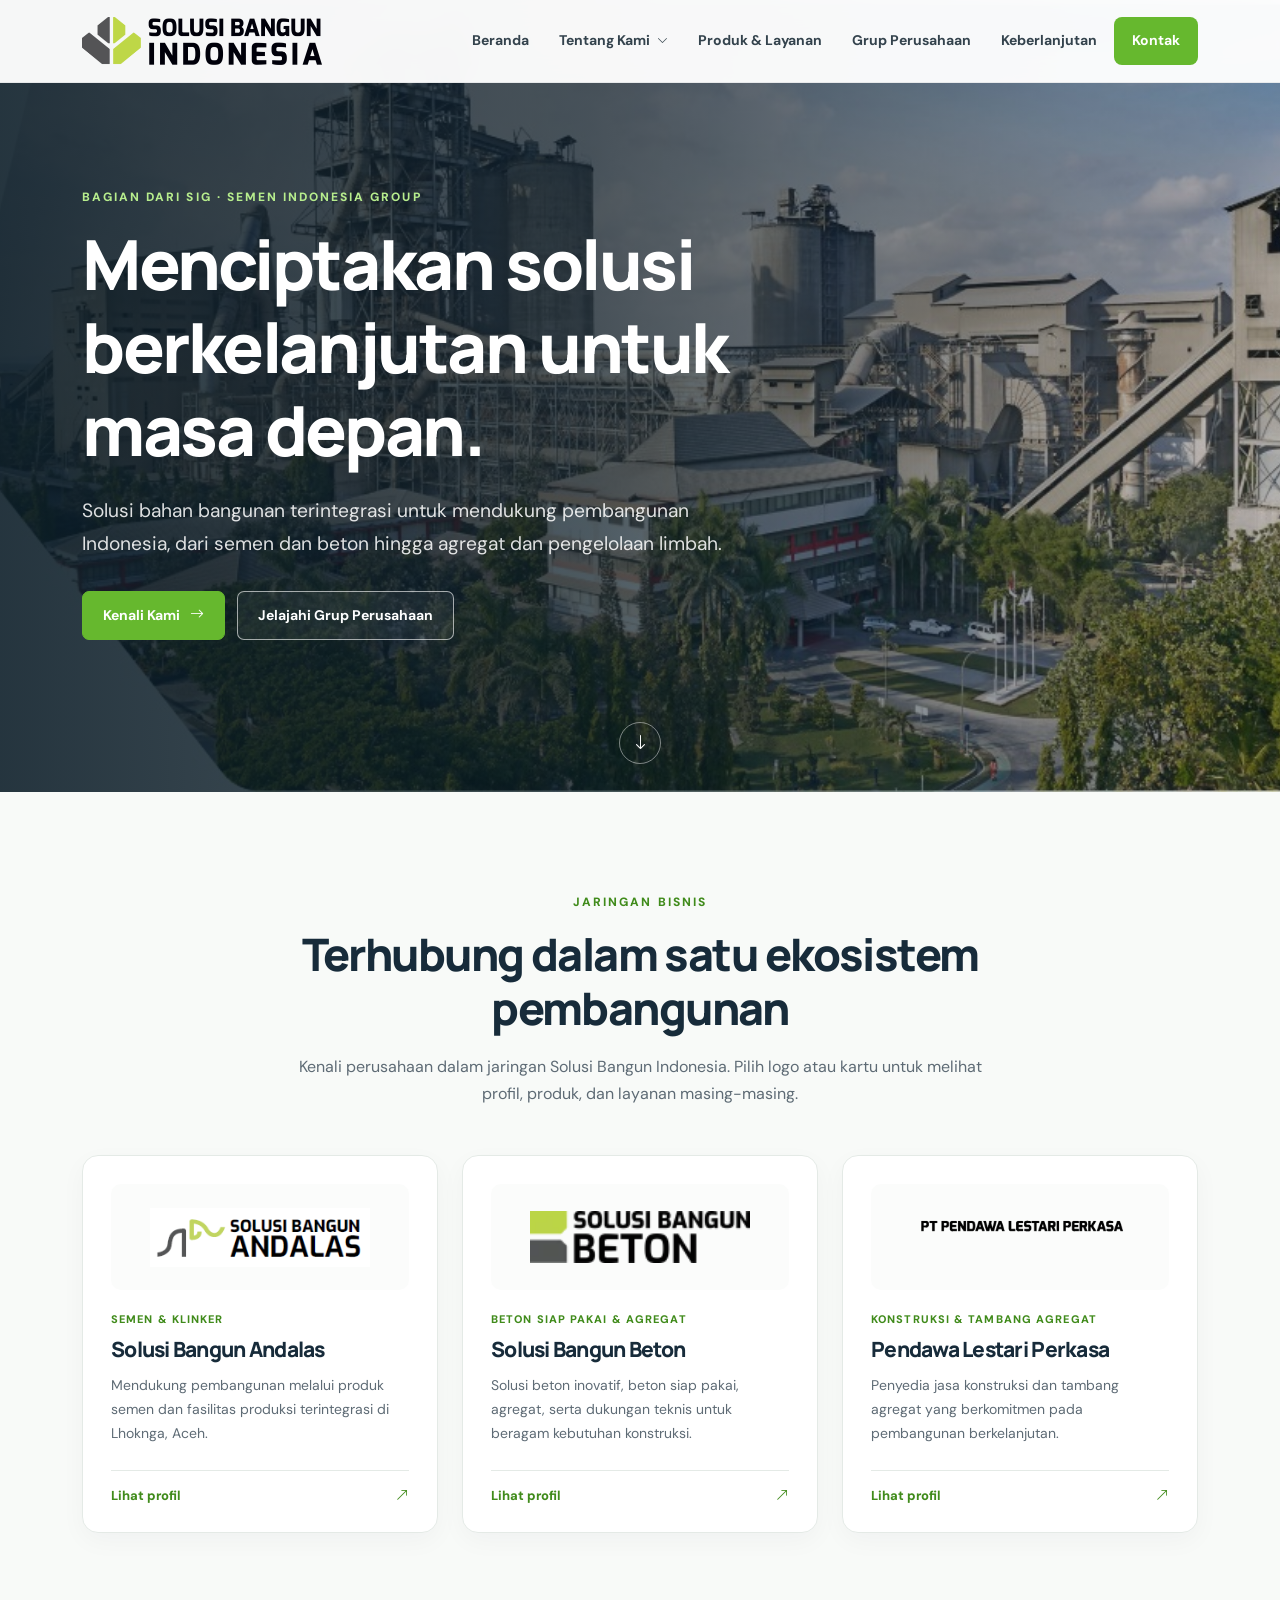
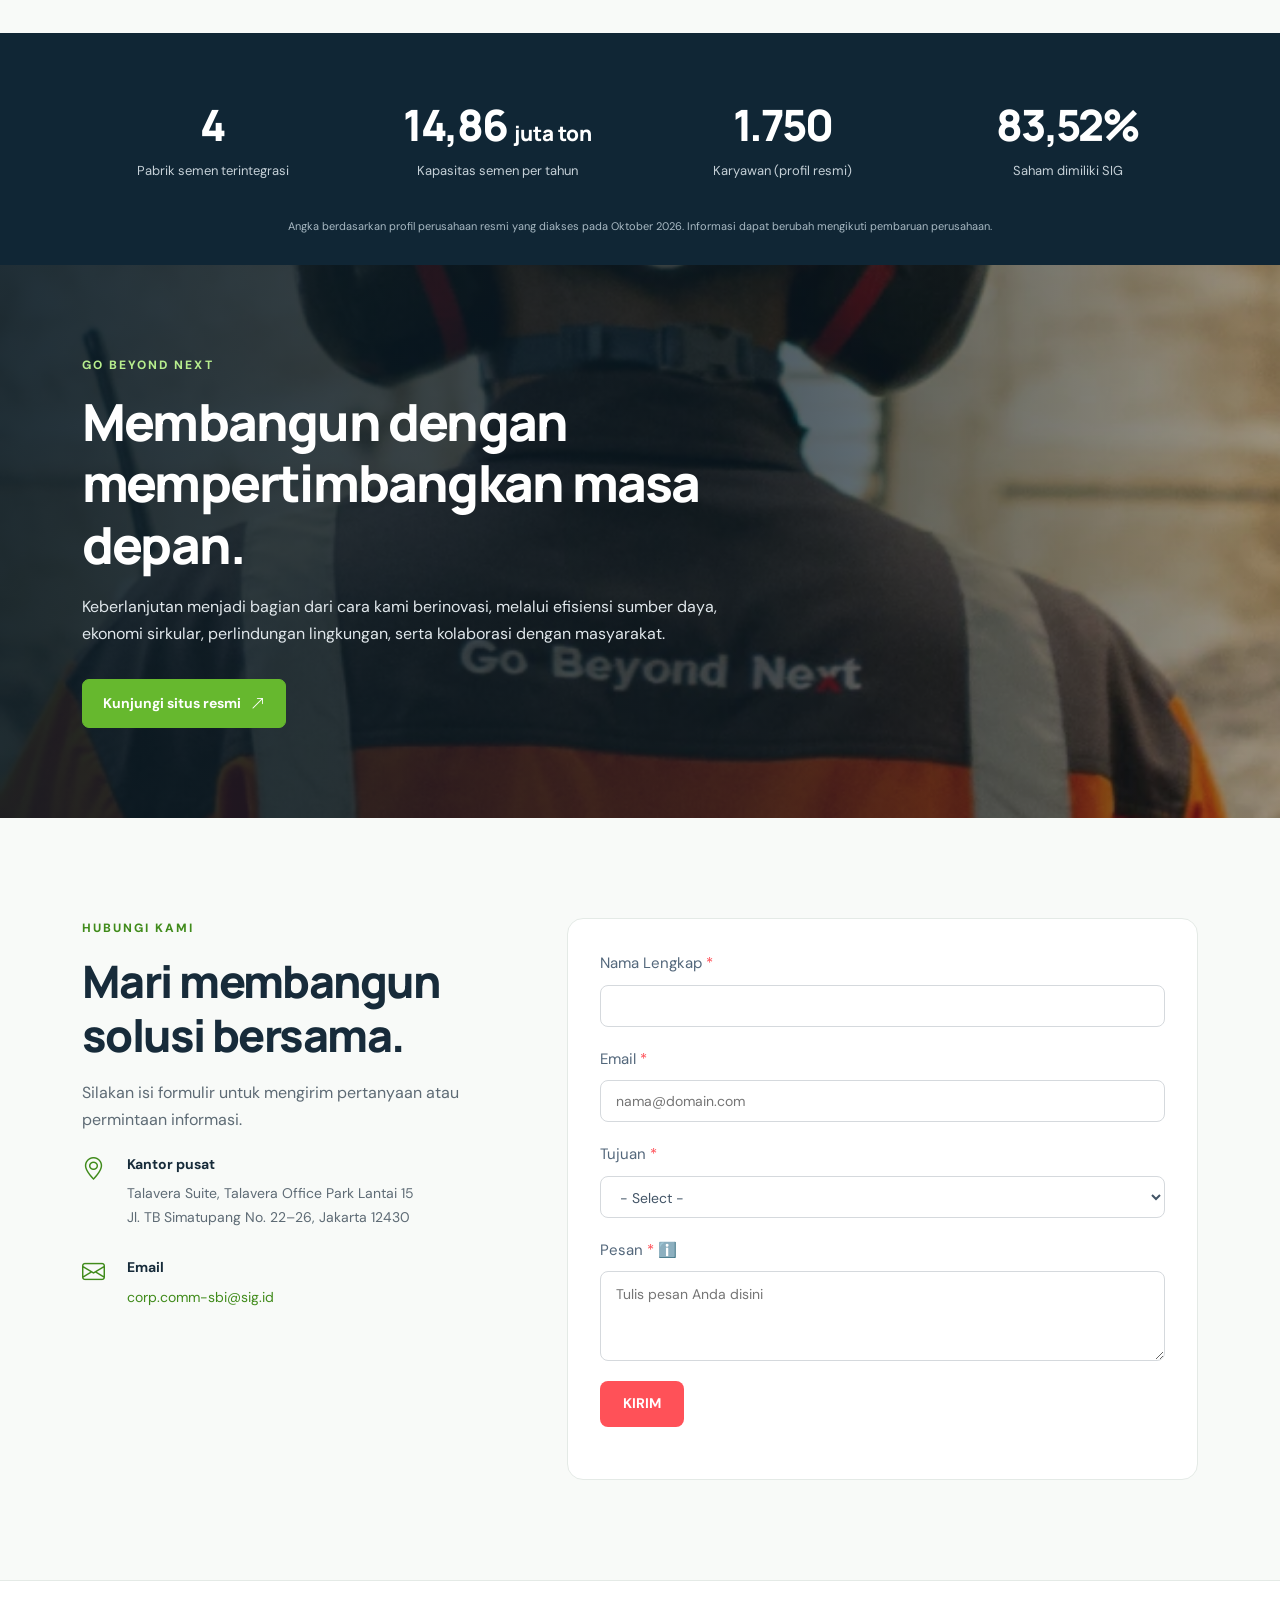
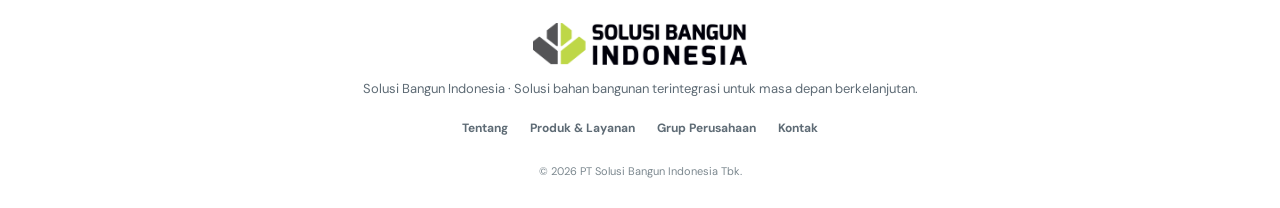
==== index.html @ 3e3a655d "Fix GitHub Pages root files" ====
<!DOCTYPE html>
<html lang="id">
<head>
  <meta charset="utf-8">
  <meta name="viewport" content="width=device-width, initial-scale=1">
  <title>PT Solusi Bangun Indonesia Tbk | Solusi Bangunan Berkelanjutan</title>
  <meta name="description" content="PT Solusi Bangun Indonesia Tbk menyediakan solusi bahan bangunan terintegrasi: semen, beton siap pakai, agregat, dan pengelolaan limbah ramah lingkungan.">
  <link rel="icon" href="assets/img/Logo kecil.png">
  <link rel="preconnect" href="https://fonts.googleapis.com">
  <link rel="preconnect" href="https://fonts.gstatic.com" crossorigin>
  <link href="https://fonts.googleapis.com/css2?family=DM+Sans:wght@400;500;600;700&family=Manrope:wght@400;500;600;700;800&display=swap" rel="stylesheet">
  <link href="https://cdn.jsdelivr.net/npm/bootstrap@5.3.3/dist/css/bootstrap.min.css" rel="stylesheet">
  <link href="https://cdn.jsdelivr.net/npm/bootstrap-icons@1.11.3/font/bootstrap-icons.min.css" rel="stylesheet">
  <link href="https://unpkg.com/aos@2.3.4/dist/aos.css" rel="stylesheet">

<style>
:root{--ink:#172b3a;--muted:#5e6b75;--brand:#66b82e;--brand-dark:#408b1b;--navy:#102635;--pale:#f3f7f4;--line:#e4eae6;--white:#fff;--font-body:"DM Sans",sans-serif;--font-head:"Manrope",sans-serif}*{box-sizing:border-box}html{scroll-behavior:smooth;scroll-padding-top:88px}body{margin:0;color:var(--ink);font-family:var(--font-body);font-size:16px;line-height:1.7;background:#fff}a{color:inherit;text-decoration:none}img{max-width:100%;height:auto}h1,h2,h3,h4{font-family:var(--font-head);font-weight:800;line-height:1.2;letter-spacing:-.035em;color:var(--ink)}p{color:var(--muted)}.site-header{position:fixed;inset:0 0 auto;z-index:1000;background:rgba(255,255,255,.96);backdrop-filter:blur(12px);border-bottom:1px solid rgba(16,38,53,.07);transition:box-shadow .25s}.site-header.scrolled{box-shadow:0 8px 28px rgba(16,38,53,.1)}.header-inner{display:flex;align-items:center;justify-content:space-between;min-height:82px;gap:28px}.brand{display:flex;align-items:center;flex-shrink:0}.brand img{width:auto;max-width:240px;max-height:48px;object-fit:contain}.primary-nav{display:flex;align-items:center;gap:4px}.primary-nav .nav-link{font-size:14px;font-weight:700;color:#34434d;padding:12px 13px;border-radius:8px;transition:background .2s,color .2s}.primary-nav .nav-link:hover{color:var(--brand-dark);background:#f0f7eb}.primary-nav .nav-contact{background:var(--brand);color:#fff;padding-inline:18px}.primary-nav .nav-contact:hover{background:var(--brand-dark);color:#fff}.nav-toggle{display:none;border:0;background:transparent;color:var(--ink);font-size:30px}.hero{min-height:690px;height:min(88vh,850px);position:relative;display:flex;align-items:center;overflow:hidden;background:var(--navy);padding:130px 0 95px}.hero-image,.sub-hero-image{position:absolute;inset:0;width:100%;height:100%;object-fit:cover}.hero-image{object-position:center 45%}.hero-shade{position:absolute;inset:0;background:linear-gradient(90deg,rgba(8,26,37,.88) 0%,rgba(8,26,37,.72) 46%,rgba(8,26,37,.22) 100%)}.hero-content{position:relative;z-index:1;max-width:1140px}.eyebrow{font-size:12px;letter-spacing:.17em;font-weight:800;color:var(--brand-dark);margin-bottom:15px}.eyebrow-light{color:#b7ed8d}.hero h1{color:#fff;font-size:clamp(2.7rem,5.4vw,5rem);max-width:820px;margin:0 0 22px}.hero-lead{font-size:clamp(1.05rem,1.5vw,1.25rem);line-height:1.75;max-width:670px;color:rgba(255,255,255,.86)}.hero-actions{display:flex;flex-wrap:wrap;gap:12px;margin-top:30px}.btn{display:inline-flex;align-items:center;gap:10px;border-radius:7px;padding:13px 20px;font-weight:700;font-size:14px;transition:transform .2s,background .2s,color .2s}.btn:hover{transform:translateY(-2px)}.btn-primary-custom{background:var(--brand);color:#fff;border:1px solid var(--brand)}.btn-primary-custom:hover{background:var(--brand-dark);border-color:var(--brand-dark);color:#fff}.btn-outline-light-custom{color:#fff;border:1px solid rgba(255,255,255,.6);background:rgba(255,255,255,.05)}.btn-outline-light-custom:hover{color:var(--ink);background:#fff}.btn-dark-custom{background:var(--navy);color:#fff}.btn-dark-custom:hover{background:#234455;color:#fff}.hero-scroll{position:absolute;z-index:2;bottom:28px;left:50%;transform:translateX(-50%);width:42px;height:42px;border:1px solid rgba(255,255,255,.45);color:#fff;display:grid;place-items:center;border-radius:50%;transition:background .2s}.hero-scroll:hover{background:var(--brand);color:#fff}.section-pad{padding:100px 0}.group-section{background:#f8faf8}.section-heading{max-width:760px;text-align:center;margin:0 auto 48px}.section-heading h2,.about-section h2,.contact-section h2{font-size:clamp(2rem,3.5vw,3rem);margin:0 0 18px}.section-heading>p:last-child{max-width:690px;margin-inline:auto}.group-grid{align-items:stretch}.company-card{display:flex;flex-direction:column;height:100%;background:#fff;border:1px solid var(--line);border-radius:16px;padding:28px 28px 25px;box-shadow:0 8px 26px rgba(16,38,53,.035);transition:transform .25s,box-shadow .25s,border-color .25s}.company-card:hover{transform:translateY(-7px);box-shadow:0 18px 40px rgba(16,38,53,.1);border-color:#b7dba1;color:var(--ink)}.company-logo{height:106px;display:flex;align-items:center;justify-content:center;padding:12px;margin-bottom:20px;border-radius:10px;background:#fbfcfb}.company-logo img{max-width:100%;width:220px;height:76px;object-fit:contain}.company-tag{color:var(--brand-dark);font-size:11px;text-transform:uppercase;letter-spacing:.1em;font-weight:800;margin-bottom:8px}.company-card h3{font-size:21px;margin:0 0 12px}.company-card p{font-size:14px;line-height:1.7;margin:0 0 24px}.card-link{display:flex;justify-content:space-between;align-items:center;margin-top:auto;padding-top:14px;border-top:1px solid var(--line);font-size:13px;font-weight:800;color:var(--brand-dark)}.about-photo{position:relative;padding:0 35px 35px 0}.about-photo>img{display:block;width:100%;height:460px;object-fit:cover;border-radius:16px}.photo-note{position:absolute;bottom:0;right:0;display:flex;align-items:center;gap:14px;background:var(--brand);color:#fff;padding:20px 23px;border-radius:12px;box-shadow:0 12px 28px rgba(56,126,26,.18);font-size:13px;line-height:1.5}.photo-note i{font-size:30px}.photo-note span{color:#fff}.photo-note strong{font-size:15px}.about-section .row>div>p:not(.eyebrow){margin-bottom:14px}.value-list{display:grid;gap:16px;margin-top:26px}.value-list>div{display:flex;align-items:flex-start;gap:13px}.value-list i{font-size:22px;color:var(--brand-dark);margin-top:1px}.value-list span{display:flex;flex-direction:column}.value-list strong{font-size:14px;color:var(--ink)}.value-list small{font-size:13px;color:var(--muted);margin-top:2px}.text-link{display:inline-flex;align-items:center;gap:8px;font-size:14px;font-weight:800;color:var(--brand-dark);margin-top:8px}.text-link:hover{color:var(--ink)}.facts-section{background:var(--navy);padding:54px 0 30px}.fact{text-align:center;min-height:108px;padding:12px}.fact-number{display:block;font-family:var(--font-head);font-size:clamp(1.9rem,3.5vw,2.7rem);font-weight:800;letter-spacing:-.05em;color:#fff;line-height:1.2}.fact-number small{font-size:.48em;letter-spacing:0}.fact-label{display:block;color:#c5d0d7;font-size:13px;margin-top:10px}.fact-source{text-align:center;color:#a8b9c3;font-size:11px;margin:22px 0 0}.products-section{background:#fff}.product-card{height:100%;padding:28px 24px;border:1px solid var(--line);border-radius:14px;transition:transform .25s,box-shadow .25s}.product-card:hover{transform:translateY(-5px);box-shadow:0 16px 34px rgba(16,38,53,.08)}.product-icon{width:54px;height:54px;display:grid;place-items:center;border-radius:12px;background:#eff7e9;color:var(--brand-dark);font-size:25px;margin-bottom:24px}.product-card h3,.detail-product h3{font-size:19px;margin-bottom:12px}.product-card p,.detail-product p{font-size:14px;line-height:1.75}.product-card a{display:inline-flex;gap:8px;align-items:center;font-size:13px;font-weight:800;color:var(--brand-dark);margin-top:8px}.sustain-section{position:relative;min-height:480px;display:flex;align-items:center;overflow:hidden;background:var(--navy);padding:90px 0}.sustain-image,.sustain-overlay{position:absolute;inset:0}.sustain-image img{width:100%;height:100%;object-fit:cover}.sustain-overlay{background:linear-gradient(90deg,rgba(8,26,37,.9),rgba(8,26,37,.72) 58%,rgba(8,26,37,.4))}.sustain-content{position:relative;z-index:1}.sustain-content h2{max-width:760px;color:#fff;font-size:clamp(2.1rem,4vw,3.5rem);margin-bottom:18px}.sustain-content>p:not(.eyebrow){max-width:690px;color:#e0e7eb}.sustain-content .btn{margin-top:16px}.contact-section{background:#f8faf8}.contact-panel{background:#fff;border:1px solid var(--line);border-radius:16px;padding:32px}.contact-row{display:flex;gap:17px;margin-bottom:24px}.contact-row>i{font-size:23px;color:var(--brand-dark);width:28px;flex-shrink:0}.contact-row strong{font-size:14px}.contact-row p{margin:5px 0 0;font-size:14px}.contact-row a{color:var(--brand-dark)}.site-footer{background:#fff;border-top:1px solid var(--line);padding:42px 0 28px}.footer-inner{display:flex;flex-direction:column;align-items:center;text-align:center;gap:13px}.footer-brand img{width:auto;max-width:220px;max-height:42px;object-fit:contain}.footer-inner p{font-size:13px;margin:0}.footer-links{display:flex;gap:22px;flex-wrap:wrap;justify-content:center;margin:5px 0 10px}.footer-links a{font-size:12px;color:var(--muted);font-weight:700}.footer-links a:hover{color:var(--brand-dark)}.footer-inner small{font-size:11px;color:#7c888f}.back-top{position:fixed;right:22px;bottom:22px;z-index:900;width:44px;height:44px;border-radius:50%;display:grid;place-items:center;background:var(--brand);color:#fff;box-shadow:0 8px 20px rgba(0,0,0,.16);opacity:0;visibility:hidden;transform:translateY(8px);transition:.25s}.back-top.visible{opacity:1;visibility:visible;transform:translateY(0)}.back-top:hover{background:var(--brand-dark);color:#fff}.sub-hero{height:510px;position:relative;display:flex;align-items:flex-end;padding:150px 0 65px;background:var(--navy);overflow:hidden}.sub-hero-image{object-position:center 45%}.sub-hero .hero-shade{background:linear-gradient(90deg,rgba(8,26,37,.9),rgba(8,26,37,.55))}.sub-hero-content{position:relative;z-index:1;color:#fff}.breadcrumb-link{display:inline-flex;align-items:center;gap:8px;color:#e0e8ed;font-size:13px;font-weight:700;margin-bottom:25px}.breadcrumb-link:hover{color:#b7ed8d}.sub-logo{height:78px;width:220px;display:flex;align-items:center;justify-content:center;background:#fff;border-radius:10px;padding:10px 18px;margin-bottom:23px}.sub-logo img{max-height:56px;max-width:100%;object-fit:contain}.sub-hero h1{color:#fff;font-size:clamp(2.5rem,5vw,4.1rem);margin:0 0 10px}.sub-hero-content>p:last-child{color:#e0e8ed;font-size:18px;margin:0}.detail-photo{width:100%;height:420px;object-fit:cover;border-radius:16px}.soft-bg{background:#f5f8f5}.detail-product{height:100%;background:#fff;border:1px solid var(--line);border-radius:14px;padding:28px}.detail-product .product-icon{margin-bottom:20px}.sub-cta{display:flex;align-items:center;justify-content:space-between;gap:20px;flex-wrap:wrap;background:#fff;border:1px solid var(--line);border-radius:14px;padding:24px 28px;margin-top:32px}.sub-cta p{margin:0;font-weight:700;color:var(--ink)}
/* Product image cards: reveal product title on hover */
.product-template-card{position:relative;overflow:hidden;padding:0;border:1px solid var(--line);border-radius:14px;background:#fff;box-shadow:0 8px 26px rgba(16,38,53,.04);height:100%;transition:transform .25s,box-shadow .25s}
.product-template-card:hover{transform:translateY(-5px);box-shadow:0 16px 34px rgba(16,38,53,.12)}
.product-template-image-wrap{position:relative;overflow:hidden;height:230px;background:#edf1ed}
.product-template-image{display:block;width:100%;height:230px;object-fit:cover;transition:transform .35s}
.product-template-card:hover .product-template-image{transform:scale(1.05)}
.product-image-overlay{position:absolute;inset:0;display:flex;align-items:center;justify-content:center;padding:20px;background:linear-gradient(0deg,rgba(8,26,37,.82),rgba(8,26,37,.04));color:#fff;font-family:var(--font-head);font-size:22px;font-weight:800;text-align:center;opacity:0;transition:opacity .25s}
.product-template-card:hover .product-image-overlay,.product-template-card:focus-within .product-image-overlay{opacity:1}
.product-template-card h3{padding:20px 22px 0;margin:0;font-size:19px}
.product-template-card p{padding:0 22px 22px;margin:10px 0 0;font-size:14px}
.detail-product{padding:0 0 24px;overflow:hidden}
.detail-product .detail-product-image{width:100%;height:210px;display:block;object-fit:cover;margin-bottom:22px}
.detail-product h3,.detail-product p,.detail-product .product-icon{margin-left:24px;margin-right:24px}
.contact-form{display:grid;gap:20px}
.contact-form .form-field{display:flex;flex-direction:column;gap:8px}
.contact-form label{font-size:15px;color:#53677b;font-weight:400}
.contact-form label .required{color:#ff4d55}
.contact-form input,.contact-form select,.contact-form textarea{width:100%;border:1px solid #d5d9dd;border-radius:8px;padding:11px 15px;font:inherit;font-size:14px;color:#425466;background:#fff;outline:none;transition:border-color .2s,box-shadow .2s}
.contact-form input,.contact-form select{height:42px}
.contact-form textarea{min-height:90px;resize:vertical}
.contact-form input:focus,.contact-form select:focus,.contact-form textarea:focus{border-color:#8abf77;box-shadow:0 0 0 3px rgba(102,184,46,.12)}
.contact-form .send-button{justify-self:start;background:#ff5158;color:#fff;border:0;border-radius:8px;padding:11px 23px;font-size:14px;font-weight:700;cursor:pointer}
.contact-form .send-button:hover{background:#e9434b}
.contact-form .form-hint{font-size:12px;color:#7a8791;margin:0}
@media(max-width:1199px){.header-inner{min-height:74px}.nav-toggle{display:block;order:2}.primary-nav{display:none;position:absolute;top:74px;left:16px;right:16px;max-height:calc(100vh - 90px);overflow:auto;background:#fff;padding:12px;border:1px solid var(--line);border-radius:12px;box-shadow:0 18px 40px rgba(16,38,53,.14);align-items:stretch;flex-direction:column;gap:2px}.primary-nav.open{display:flex}.primary-nav .nav-link{padding:13px 14px}.primary-nav .nav-contact{margin-top:4px}.brand img{max-width:210px;max-height:42px}}@media(max-width:767px){.section-pad{padding:72px 0}.hero{height:auto;min-height:690px;padding:135px 0 100px}.hero-shade{background:linear-gradient(90deg,rgba(8,26,37,.88),rgba(8,26,37,.55))}.hero h1{font-size:clamp(2.45rem,11vw,3.7rem)}.hero-lead{font-size:16px}.hero-actions{align-items:stretch;flex-direction:column;max-width:300px}.hero-actions .btn{justify-content:center}.section-heading{margin-bottom:34px}.company-card{padding:22px}.about-photo{padding:0 20px 24px 0}.about-photo>img{height:330px}.photo-note{padding:14px 16px;gap:10px}.photo-note i{font-size:25px}.photo-note strong{font-size:13px}.fact{padding:10px 2px}.fact-label{font-size:12px}.sustain-section{min-height:500px;padding:75px 0}.contact-panel{padding:24px}.sub-hero{height:auto;min-height:500px;padding:135px 0 55px}.sub-hero h1{font-size:2.5rem}.detail-photo{height:320px}.sub-cta{align-items:flex-start;flex-direction:column}.footer-links{gap:12px 18px}}@media(prefers-reduced-motion:reduce){html{scroll-behavior:auto}*,*::before,*::after{transition-duration:.01ms!important;animation-duration:.01ms!important;animation-iteration-count:1!important}}

/* Single-page company details */
.company-detail { scroll-margin-top: 90px; border-top: 1px solid var(--line); }
.company-detail .sub-hero { margin-top: 0; }
.detail-backbar { padding: 18px 0; background: var(--navy); }
.detail-backbar .breadcrumb-link { margin: 0; }
.company-detail .site-header { position: fixed; }
.company-detail .sub-hero { min-height: 500px; }
.company-detail .sub-hero + section { background: #fff; }
.company-detail .soft-bg { background: #f5f8f5; }
@media(max-width:767px){ .company-detail .sub-hero { min-height: 480px; } }

/* SPA navigation: show only the selected page */
.company-detail { display: none; }
body.spa-detail main { display: none; }
body.spa-detail .company-detail.active-page { display: block; padding-top: 82px; }
body.spa-detail .company-detail.active-page .detail-backbar { display: block; }
body.spa-detail .site-footer { display: block; }


/* Dropdown navigasi dan halaman SPA tambahan */
.nav-dropdown{position:relative;display:flex;align-items:center}
.nav-dropdown-toggle{border:0;background:transparent;font-family:inherit;cursor:pointer;display:flex;align-items:center;gap:7px}
.nav-dropdown-toggle i{font-size:11px}
.nav-dropdown-menu{position:absolute;top:calc(100% + 8px);left:0;min-width:220px;padding:8px;background:#fff;border:1px solid var(--line);border-radius:10px;box-shadow:0 14px 35px rgba(16,38,53,.14);display:none;z-index:1100}
.nav-dropdown.open .nav-dropdown-menu,.nav-dropdown:hover .nav-dropdown-menu,.nav-dropdown:focus-within .nav-dropdown-menu{display:block}
.nav-dropdown-menu a{display:block;padding:10px 12px;border-radius:7px;font-size:13px;font-weight:700;color:var(--ink)}
.nav-dropdown-menu a:hover{background:#f0f7eb;color:var(--brand-dark)}
.spa-standalone-page{display:none;min-height:75vh;padding-top:82px}
body.spa-about #page-tentang,body.spa-products #page-produk{display:block}
body.spa-about main,body.spa-products main{display:none}
body.spa-about .company-detail,body.spa-products .company-detail{display:none!important}
body.spa-about .site-footer,body.spa-products .site-footer{display:block}
body.spa-about .back-top,body.spa-products .back-top{display:none}
.page-banner{background:var(--navy);padding:76px 0 62px;color:#fff}
.page-banner h1{color:#fff;font-size:clamp(2.3rem,4vw,3.7rem);margin:0 0 14px}
.page-banner p{color:#dce6eb;max-width:760px;margin:0}
.info-panel{height:100%;border:1px solid var(--line);border-radius:14px;padding:28px;background:#fff}
.info-panel h3{font-size:21px;margin-bottom:14px}
.image-template{position:relative;border:2px dashed #b8c7bd;border-radius:12px;background:linear-gradient(135deg,#f7faf7,#eef4ef);min-height:210px;display:flex;align-items:center;justify-content:center;overflow:hidden;text-align:center;color:var(--muted)}
.image-template img.preview-image{position:absolute;inset:0;width:100%;height:100%;object-fit:contain;background:#fff;display:none}
.image-template.has-image img.preview-image{display:block}
.image-template .template-placeholder{padding:24px;max-width:400px}
.image-template .template-placeholder i{font-size:38px;color:var(--brand-dark);display:block;margin-bottom:10px}
.image-template .template-placeholder strong{display:block;color:var(--ink);margin-bottom:5px}
.image-template input[type=file]{display:block;max-width:100%;margin:14px auto 0;font-size:12px}
.image-template .image-caption{display:block;font-size:12px;color:var(--muted);margin-top:7px}
.image-template.has-image .template-placeholder{visibility:visible!important;position:absolute;inset:auto 0 0;max-width:none;padding:6px;background:rgba(255,255,255,.9);z-index:2}
.image-template.has-image .template-placeholder i,.image-template.has-image .template-placeholder strong,.image-template.has-image .template-placeholder>span{display:none}
.image-template.has-image input[type=file]{margin:0;font-size:11px}
.management-card{background:#fff;border:1px solid var(--line);border-radius:14px;padding:22px;height:100%}
.management-card h3{font-size:18px;margin:18px 0 6px}
.product-template-card{height:100%;padding:18px;background:#fff;border:1px solid var(--line);border-radius:14px;box-shadow:0 8px 22px rgba(16,38,53,.035)}
.product-template-card .image-template{min-height:190px;margin-bottom:18px}
.product-template-card h3{font-size:19px}
.product-template-card p{font-size:14px}
.template-note{font-size:12px;color:var(--muted);margin-top:20px}
@media(max-width:991px){.nav-dropdown{display:block;width:100%}.nav-dropdown-toggle{width:100%;justify-content:flex-start}.nav-dropdown-menu{position:static;box-shadow:none;margin:0 0 6px 10px;min-width:0}.nav-dropdown.open .nav-dropdown-menu{display:block}.primary-nav .nav-link{width:100%;text-align:left}}


/* Layout profil dan template gambar berbasis tag img */
.history-copy p{font-size:15px;line-height:1.9;margin-bottom:18px}.history-figure{margin:0;background:#fff;border:1px solid var(--line);border-radius:16px;padding:12px;box-shadow:0 12px 32px rgba(16,38,53,.07)}.history-figure img{display:block;width:100%;height:470px;object-fit:cover;border-radius:10px}.history-figure figcaption{font-size:12px;color:var(--muted);padding:10px 4px 2px}.vision-mission-row{margin-top:42px}.vision-mission-row .info-panel{height:100%;padding:30px;border:1px solid var(--line);border-radius:14px;background:#fff}.vision-mission-row .info-panel p{margin-bottom:0}.management-card{margin-bottom:32px}.organization-card{padding:28px;background:#fff;border:1px solid var(--line);border-radius:16px;box-shadow:0 10px 28px rgba(16,38,53,.045)}.organization-card h3{font-size:24px;margin-bottom:8px}.organization-image{display:block;width:100%;height:auto;max-height:760px;object-fit:contain;border-radius:12px;background:#f7faf8;margin-top:18px}.management-group{margin-top:68px}.compact-heading{margin-bottom:30px}.compact-heading h2{font-size:clamp(1.7rem,3vw,2.4rem)}.person-card{height:100%;padding:18px;text-align:center;background:#fff;border:1px solid var(--line);border-radius:14px;box-shadow:0 8px 24px rgba(16,38,53,.04)}.person-card img{display:block;width:100%;height:210px;object-fit:cover;border-radius:9px;margin-bottom:18px;background:#f3f6f4}.person-card h3{font-size:16px;letter-spacing:-.02em;margin-bottom:6px}.person-card p{font-size:13px;margin-bottom:0}.product-template-image{display:block;width:100%;height:230px;object-fit:cover;border-radius:10px;margin-bottom:18px;background:#f3f6f4}.product-template-card{overflow:hidden}.template-note{margin-top:24px;font-size:12px;color:var(--muted)}@media(max-width:767px){.section-pad{padding:70px 0}.history-figure img{height:300px}.person-card img{height:230px}.product-template-image{height:210px}.organization-card{padding:16px}}


/* Existing project images are used as visual placeholders until official images are supplied. */
.person-card img{width:100%;height:250px;object-fit:cover;object-position:center top;border-radius:12px 12px 0 0}
.organization-image{display:block;width:100%;max-height:560px;object-fit:cover;object-position:center;margin:20px auto 0;border-radius:14px}
.history-figure img,.product-template-image{display:block;width:100%;height:100%;max-height:420px;object-fit:cover;border-radius:14px}

</style>
</head>
<body>

<header class="site-header" id="header">
  <div class="container header-inner">
    <a class="brand" href="#beranda" aria-label="Solusi Bangun Indonesia - Beranda"><img src="assets/img/Logo_Solusi_Bangun_Indonesia.svg.webp" alt="Logo Solusi Bangun Indonesia"></a>
    <button class="nav-toggle" aria-label="Buka menu navigasi" aria-expanded="false" aria-controls="primary-nav"><i class="bi bi-list"></i></button>
    <nav class="primary-nav" id="primary-nav" aria-label="Navigasi utama">
      <a class="nav-link" href="#beranda">Beranda</a>
      <div class="nav-dropdown">
        <button class="nav-link nav-dropdown-toggle" type="button" aria-expanded="false">Tentang Kami <i class="bi bi-chevron-down"></i></button>
        <div class="nav-dropdown-menu">
          <a href="#page-tentang">Profil Perusahaan</a>
          <a href="#page-tentang#manajemen">Manajemen Perusahaan</a>
        </div>
      </div>
      <a class="nav-link" href="#page-produk">Produk &amp; Layanan</a>
      <a class="nav-link" href="#grup">Grup Perusahaan</a>
      <a class="nav-link" href="#keberlanjutan">Keberlanjutan</a>
      <a class="nav-link nav-contact" href="#kontak">Kontak</a>
    </nav>
  </div>
</header>
<main>
  <section class="hero" id="beranda">
    <img class="hero-image" src="assets/img/company/pabrik besar.jpg" alt="Fasilitas industri dan produksi bahan bangunan" fetchpriority="high">
    <div class="hero-shade"></div>
    <div class="container hero-content" data-aos="fade-up">
      <p class="eyebrow eyebrow-light">BAGIAN DARI SIG · SEMEN INDONESIA GROUP</p>
      <h1>Menciptakan solusi berkelanjutan untuk masa depan.</h1>
      <p class="hero-lead">Solusi bahan bangunan terintegrasi untuk mendukung pembangunan Indonesia, dari semen dan beton hingga agregat dan pengelolaan limbah.</p>
      <div class="hero-actions"><a class="btn btn-primary-custom" href="#page-tentang">Kenali Kami <i class="bi bi-arrow-right"></i></a><a class="btn btn-outline-light-custom" href="#grup">Jelajahi Grup Perusahaan</a></div>
    </div>
    <a class="hero-scroll" href="#grup" aria-label="Gulir ke grup perusahaan"><i class="bi bi-arrow-down"></i></a>
  </section>

  <section class="group-section section-pad" id="grup">
    <div class="container">
      <div class="section-heading" data-aos="fade-up"><p class="eyebrow">JARINGAN BISNIS</p><h2>Terhubung dalam satu ekosistem pembangunan</h2><p>Kenali perusahaan dalam jaringan Solusi Bangun Indonesia. Pilih logo atau kartu untuk melihat profil, produk, dan layanan masing-masing.</p></div>
      <div class="row g-4 group-grid">
        <div class="col-lg-4 col-md-6" data-aos="fade-up" data-aos-delay="50"><a class="company-card" href="#detail-andalas"><div class="company-logo"><img src="assets/img/clients/logo andalas.svg" alt="Logo Solusi Bangun Andalas"></div><span class="company-tag">Semen &amp; klinker</span><h3>Solusi Bangun Andalas</h3><p>Mendukung pembangunan melalui produk semen dan fasilitas produksi terintegrasi di Lhoknga, Aceh.</p><span class="card-link">Lihat profil <i class="bi bi-arrow-up-right"></i></span></a></div>
        <div class="col-lg-4 col-md-6" data-aos="fade-up" data-aos-delay="100"><a class="company-card" href="#detail-beton"><div class="company-logo"><img src="assets/img/clients/logo beton.webp" alt="Logo Solusi Bangun Beton"></div><span class="company-tag">Beton siap pakai &amp; agregat</span><h3>Solusi Bangun Beton</h3><p>Solusi beton inovatif, beton siap pakai, agregat, serta dukungan teknis untuk beragam kebutuhan konstruksi.</p><span class="card-link">Lihat profil <i class="bi bi-arrow-up-right"></i></span></a></div>
        <div class="col-lg-4 col-md-6" data-aos="fade-up" data-aos-delay="150"><a class="company-card" href="#detail-pendawa"><div class="company-logo"><img src="assets/img/clients/lestari logo.png" alt="Logo PT Pendawa Lestari Perkasa"></div><span class="company-tag">Konstruksi &amp; tambang agregat</span><h3>Pendawa Lestari Perkasa</h3><p>Penyedia jasa konstruksi dan tambang agregat yang berkomitmen pada pembangunan berkelanjutan.</p><span class="card-link">Lihat profil <i class="bi bi-arrow-up-right"></i></span></a></div>
      </div>
    </div>
  </section>

  <section class="facts-section section-pad" aria-label="Sekilas perusahaan"><div class="container"><div class="row g-4">
    <div class="col-6 col-lg-3"><div class="fact"><span class="fact-number">4</span><span class="fact-label">Pabrik semen terintegrasi</span></div></div>
    <div class="col-6 col-lg-3"><div class="fact"><span class="fact-number">14,86 <small>juta ton</small></span><span class="fact-label">Kapasitas semen per tahun</span></div></div>
    <div class="col-6 col-lg-3"><div class="fact"><span class="fact-number">1.750</span><span class="fact-label">Karyawan (profil resmi)</span></div></div>
    <div class="col-6 col-lg-3"><div class="fact"><span class="fact-number">83,52%</span><span class="fact-label">Saham dimiliki SIG</span></div></div>
  </div><p class="fact-source">Angka berdasarkan profil perusahaan resmi yang diakses pada Oktober 2026. Informasi dapat berubah mengikuti pembaruan perusahaan.</p></div></section>

  <section class="sustain-section" id="keberlanjutan"><div class="sustain-image"><img src="assets/img/company/go beyond.webp" alt="Inisiatif dan semangat pembangunan berkelanjutan" loading="lazy"></div><div class="sustain-overlay"></div><div class="container sustain-content" data-aos="fade-up"><p class="eyebrow eyebrow-light">GO BEYOND NEXT</p><h2>Membangun dengan mempertimbangkan masa depan.</h2><p>Keberlanjutan menjadi bagian dari cara kami berinovasi, melalui efisiensi sumber daya, ekonomi sirkular, perlindungan lingkungan, serta kolaborasi dengan masyarakat.</p><a class="btn btn-primary-custom" href="https://solusibangunindonesia.com/" target="_blank" rel="noopener">Kunjungi situs resmi <i class="bi bi-arrow-up-right"></i></a></div></section>

  <section class="contact-section section-pad" id="kontak"><div class="container"><div class="row g-5 align-items-start"><div class="col-lg-5"><p class="eyebrow">HUBUNGI KAMI</p><h2>Mari membangun solusi bersama.</h2><p>Silakan isi formulir untuk mengirim pertanyaan atau permintaan informasi.

  </p><div class="contact-row"><i class="bi bi-geo-alt"></i><div><strong>Kantor pusat</strong><p><a href="https://www.google.com/maps/search/?api=1&query=Talavera+Office+Park+Jakarta"target="_blank"style="color: inherit; text-decoration: none;">Talavera Suite, Talavera Office Park Lantai 15<br>Jl. TB Simatupang No. 22–26, Jakarta 12430</a>
  </p></div></div><div class="contact-row"><i class="bi bi-envelope"></i><div><strong>Email</strong><p><a href="mailto:corp.comm-sbi@sig.id">corp.comm-sbi@sig.id</a></p></div></div></div><div class="col-lg-7"><div class="contact-panel"><form class="contact-form" action="https://formsubmit.co/ajax/shilala16@gmail.com" method="POST"><input type="hidden" name="_subject" value="Pesan dari website Solusi Bangun Indonesia"><input type="hidden" name="_template" value="table"><input type="hidden" name="_captcha" value="false"><div class="form-field"><label for="contact-name">Nama Lengkap <span class="required">*</span></label><input id="contact-name" type="text" name="Nama Lengkap" required></div><div class="form-field"><label for="contact-email">Email <span class="required">*</span></label><input id="contact-email" type="email" name="Email" placeholder="nama@domain.com" required></div><div class="form-field"><label for="contact-purpose">Tujuan <span class="required">*</span></label><select id="contact-purpose" name="Tujuan" required><option value="" selected disabled>- Select -</option><option>Informasi produk</option><option>Informasi jasa</option><option>Kerja sama bisnis</option><option>Informasi perusahaan</option><option>Lainnya</option></select></div><div class="form-field"><label for="contact-message">Pesan <span class="required">*</span> <span title="Tuliskan pertanyaan atau kebutuhan Anda" aria-label="Informasi">ℹ️</span></label><textarea id="contact-message" name="Pesan" placeholder="Tulis pesan Anda disini" required></textarea></div><button class="send-button" type="submit">KIRIM</button><p class="form-hint" id="contact-form-status" role="status" aria-live="polite"></p></form></div></div></div></div></section>
</main>


<section id="page-tentang" class="spa-standalone-page">
  <div class="page-banner"><div class="container"><p class="eyebrow eyebrow-light">TENTANG KAMI</p><h1>Profil &amp; Manajemen Perusahaan</h1><p>Kenali perjalanan perusahaan, visi dan misi, serta jajaran pengelola PT Solusi Bangun Indonesia Tbk.</p></div></div>

  <section class="section-pad">
    <div class="container">
      <div class="section-heading"><p class="eyebrow">PROFIL PERUSAHAAN</p><h2>Sejarah Perusahaan</h2><p>Perjalanan perusahaan dalam mendukung pembangunan Indonesia.</p></div>
      <div class="row g-5 align-items-center history-layout">
        <div class="col-lg-7">
          <div class="history-copy">
            <p>PT Solusi Bangun Indonesia Tbk merupakan perusahaan bahan bangunan yang memiliki perjalanan panjang dalam industri semen nasional. Dari waktu ke waktu, perusahaan terus mengembangkan kemampuan produksi, jaringan distribusi, serta layanan untuk memenuhi kebutuhan pembangunan di berbagai wilayah Indonesia.</p>
            <p>Perjalanan perusahaan mencerminkan perubahan dan perkembangan industri bahan bangunan. Melalui penguatan fasilitas produksi, penerapan teknologi, dan peningkatan kualitas layanan, perusahaan berupaya menghadirkan produk yang dapat mendukung pembangunan infrastruktur, kawasan industri, fasilitas publik, hingga hunian masyarakat.</p>
            <p>Perusahaan kemudian menjadi bagian dari ekosistem SIG (Semen Indonesia Group), yang memperkuat keterhubungan dalam penyediaan solusi bahan bangunan. Integrasi ini mendukung pengembangan portofolio produk dan layanan, mulai dari semen hingga beton siap pakai, agregat, serta solusi pengelolaan limbah untuk kebutuhan industri.</p>
            <p>Seiring meningkatnya perhatian terhadap pembangunan berkelanjutan, perusahaan juga terus mendorong efisiensi operasional, inovasi produk, dan praktik bisnis yang memperhatikan aspek lingkungan. Upaya tersebut menjadi bagian dari komitmen perusahaan untuk tumbuh bersama pelanggan, mitra usaha, masyarakat, dan pemangku kepentingan lainnya.</p>
          </div>
        </div>
        <div class="col-lg-5"><figure class="history-figure"><img src="assets/img/company/pabrik besar.jpg" alt="Template gambar sejarah dan fasilitas perusahaan"><figcaption>PT SOLUSI BANGUN INDONESIA</figcaption></figure></div>
      </div>
      <div class="row g-4 vision-mission-row">
        <div class="col-lg-6"><article class="info-panel vision-panel"><div class="product-icon"><i class="bi bi-eye"></i></div><h3>Visi</h3></p>MENJADI PERUSAHAAN PENYEDIA BAHAN BANGUNAN TERBESAR DI REGIONAL</p></article></div>
        <div class="col-lg-6"><article class="info-panel mission-panel"><div class="product-icon"><i class="bi bi-bullseye"></i></div><h3>Misi</h3><p>
        </p>1. Berorientasi pada kepuasan pelanggan dalam setiap inisiatif bisnis</p>2. Menerapkan standar terbaik untuk menjamin kualitas</p>3. Fokus menciptakan perlindungan dan tanggung jawab sosial yang berkelanjutan</p>4. Memberikan nilai tambah terbaik untuk seluruh pemangku kepentingan</p>5. Menjadikan sumber daya manusia sebagai pusat pengembangan perusahaan  </p></article></div>
        </p></article></div>
      </div>
      <!-- PETA PERSEBARAN PERUSAHAAN -->
<section class="company-map-section">

    <div class="container">

        <div class="section-heading">
            <p class="eyebrow">JANGKAUAN PERUSAHAAN</p>

            <h2>Persebaran Lokasi Perusahaan</h2>

            <p>
                Jelajahi persebaran lokasi dan jaringan
                PT Solusi Bangun Indonesia Tbk di Indonesia.
            </p>
        </div>

        <div class="company-map-wrapper">

            <iframe
                src="https://www.google.com/maps/d/embed?mid=1WcHV17HCYwnlj0dTuTYE3hMldxYU-kQ"
                width="100%"
                height="600"
                style="border:0;"
                loading="lazy"
                allowfullscreen>
            </iframe>

        </div>

    </div>

</section>
      
  </section>

  <section id="manajemen" class="section-pad soft-bg">
    <div class="container">
      <div class="section-heading"><p class="eyebrow">TATA KELOLA</p><h2>Manajemen Perusahaan</h2><p>Struktur organisasi dan jajaran pengurus perusahaan</p></div>
      <article class="management-card organization-card">
    <h3>Struktur Organisasi</h3>

    <p>
        Struktur organisasi PT Solusi Bangun Indonesia Tbk.
      
    </p>

    <div class="organization-viewer">

        <!-- Tombol Zoom -->
        <div class="organization-toolbar">
            <button type="button" id="zoomOut" title="Perkecil">−</button>
            <span id="zoomValue">100%</span>
            <button type="button" id="zoomIn" title="Perbesar">+</button>
            <button type="button" id="zoomReset">Reset</button>
        </div>

        <!-- Area gambar yang bisa digeser -->
        <div class="organization-viewport" id="organizationViewport">

            <img
                src="assets/img/struktur organisasi.jpeg"
                alt="Struktur Organisasi PT Solusi Bangun Indonesia Tbk"
                id="organizationImage"
                draggable="false"
   </div>

        <div class="organization-hint">
            Gunakan tombol + dan − untuk zoom.
            Klik dan tahan gambar untuk menggeser.
        </div>

            >
    </div>
</article>

      <div class="management-group">
        <div class="section-heading compact-heading"><p class="eyebrow">DEWAN KOMISARIS</p><h2>Jajaran Dewan Komisaris</h2><p></p></div>
        <div class="row g-4">
          <div class="col-sm-6 col-lg"><article class="person-card"><img src="assets/img/komisaris utama.jpeg" alt="Template foto Komisaris 1"><h3>Daniel Tumpal Sumurung Simanjutak</h3><p>Komisaris Utama</p></article></div>
          <div class="col-sm-6 col-lg"><article class="person-card"><img src="assets/img/prasetyo suharto.jpeg" alt="Template foto Komisaris 2"><h3>Prasetyo Suharto</h3><p>Komisaris</p></article></div>
          <div class="col-sm-6 col-lg"><article class="person-card"><img src="assets/img/shinji.jpeg" alt="Template foto Komisaris 3"><h3>Shinji Fukami</h3><p>Komisaris</p></article></div>
          <div class="col-sm-6 col-lg"><article class="person-card"><img src="assets/img/agnes.jpeg" alt="Template foto Komisaris 4"><h3>Agnes Marcellina Tjhin</h3><p>Komisaris Independen</p></article></div>
          <div class="col-sm-6 col-lg"><article class="person-card"><img src="assets/img/husnedi.jpeg" alt="Template foto Komisaris 5"><h3>Husnedi</h3><p>Komisaris Independen</p></article></div>
        </div>
      </div>

      <div class="management-group">
        <div class="section-heading compact-heading"><p class="eyebrow">DIREKSI</p><h2>Direksi Perusahaan</h2><p></p></div>
        <div class="row g-4 justify-content-center">
          <div class="col-sm-6 col-lg-3"><article class="person-card"><img src="assets/img/rizki kresno.jpeg" alt="Template foto Direktur 1"><h3>Rizki Kresno Edhie Hambali</h3><p>Direktur Utama</p></article></div>
          <div class="col-sm-6 col-lg-3"><article class="person-card"><img src="assets/img/edi.jpeg" alt="Template foto Direktur 2"><h3>Edi Sarwono</h3><p>Direktur Operasional</p></article></div>
          <div class="col-sm-6 col-lg-3"><article class="person-card"><img src="assets/img/asrudin.jpeg" alt="Template foto Direktur 3"><h3>Asruddin</h3><p>Direktur keuangan & Manajemen Resiko</p></article></div>
          <div class="col-sm-6 col-lg-3"><article class="person-card"><img src="assets/img/yashude.jpeg" alt="Template foto Direktur 4"><h3>Yasuhide Abe</h3><p>Direktur Offtake & Patnership</p></article></div>
        </div>
      </div>
      <p class="template-note"><code>src</code></p>
    </div>
  </section>
</section>

<section id="page-produk" class="spa-standalone-page">
  <div class="page-banner"><div class="container"><p class="eyebrow eyebrow-light">PRODUK &amp; LAYANAN</p><h1>Solusi untuk kebutuhan pembangunan</h1><p>Produk dan layanan yang kami sediakan untuk kebutuhan pembangunan</p></div></div>
  <section class="section-pad"><div class="container"><div class="row g-4">
    <div class="col-md-6 col-lg-4"><article class="product-template-card"><div class="product-template-image-wrap"><img class="product-template-image" src="assets/img/semen .jpeg" alt="Template gambar produk semen"><span class="product-image-overlay">Semen &amp; Klinker</span></div><h3>Semen &amp; Klinker</h3><p>Menyediakan berbagai pilihan semen berkualitas, seperti Dynamix dan Semen Andalas, untuk kebutuhan pembangunan. Cocok digunakan untuk pekerjaan konstruksi, mulai dari pemasangan, plesteran, hingga pembangunan struktur bangunan.</p></article></div>
    <div class="col-md-6 col-lg-4"><article class="product-template-card"><div class="product-template-image-wrap"><img class="product-template-image" src="assets/img/beton.jpeg" alt="Template gambar beton siap pakai"><span class="product-image-overlay">Beton Siap Pakai</span></div><h3>Beton Siap Pakai</h3><p>Menyediakan beton siap pakai (ready-mix) dengan campuran semen, pasir, agregat, air, dan bahan tambahan berkualitas. Digunakan untuk mendukung berbagai proyek konstruksi, mulai dari bangunan hingga infrastruktur.</p></article></div>
    <div class="col-md-6 col-lg-4"><article class="product-template-card"><div class="product-template-image-wrap"><img class="product-template-image" src="assets/img/agregat.jpeg" alt="Template gambar agregat"><span class="product-image-overlay">Agregat</span></div><h3>Agregat</h3><p>Menyediakan material agregat berkualitas, seperti agregat kasar, agregat halus, dan material lainnya. Digunakan sebagai bahan campuran beton, pembangunan jalan, aspal, serta berbagai kebutuhan konstruksi.</p></article></div>
    <div class="col-md-6 col-lg-4"><article class="product-template-card"><div class="product-template-image-wrap"><img class="product-template-image" src="assets/img/pengelolaan limbah.jpeg" alt="Template gambar pengelolaan limbah"><span class="product-image-overlay">Pengelolaan Limbah</span></div><h3>Pengelolaan Limbah</h3><p>Menghadirkan solusi pengelolaan limbah industri yang ramah lingkungan melalui Nathabumi. Layanan ini membantu menangani dan memanfaatkan limbah secara bertanggung jawab untuk mendukung kegiatan industri yang lebih berkelanjutan.</p></article></div>
    <div class="col-md-6 col-lg-4"><article class="product-template-card"><div class="product-template-image-wrap"><img class="product-template-image" src="assets/img/konstruksi.jpeg" alt="Template gambar jasa konstruksi"><span class="product-image-overlay">Jasa Konstruksi</span></div><h3>Jasa Konstruksi</h3><p>Menyediakan solusi konstruksi melalui inovasi DynaHome dan DynaBild. Layanan ini mendukung pembangunan rumah serta pekerjaan pengecoran beton, termasuk di wilayah yang sulit dijangkau.</p></article></div>
    <div class="col-md-6 col-lg-4"><article class="product-template-card"><div class="product-template-image-wrap"><img class="product-template-image" src="assets/img/infrastruktur.jpeg" alt="Template gambar layanan lainnya"><span class="product-image-overlay">Layanan Lainnya</span></div><h3>Layanan Lainnya</h3><p>Menyediakan layanan pendukung melalui Research Center, pengujian material, konsultasi teknis, serta pengembangan inovasi bahan bangunan. Layanan ini membantu memastikan kualitas material dan mendukung kebutuhan proyek konstruksi.</p></article></div>
  </div><p class="template-note"><code>src</code><code>&lt;img&gt;</code>.</p></div></section>
</section>

  <section id="detail-andalas" class="company-detail">
    <div class="detail-backbar"><div class="container"><a class="breadcrumb-link" href="#grup">← Kembali ke grup perusahaan</a></div></div>
<section class="sub-hero"><img src="assets/img/company/pabrik besar.jpg" alt="Fasilitas industri semen" class="sub-hero-image"><div class="hero-shade"></div><div class="container sub-hero-content"><a class="breadcrumb-link" href="#beranda"><i class="bi bi-arrow-left"></i> Kembali ke beranda</a><div class="sub-logo"><img src="assets/img/clients/logo andalas.svg" alt="Logo Solusi Bangun Andalas"></div><p class="eyebrow eyebrow-light">ANAK USAHA PT SOLUSI BANGUN INDONESIA TBK</p><h1>Solusi Bangun Andalas</h1><p>Andalan pembangunan generasi ke generasi.</p></div></section><section class="section-pad"><div class="container"><div class="row g-5 align-items-center"><div class="col-lg-6" data-aos="fade-right"><p class="eyebrow">PROFIL PERUSAHAAN</p><h2>Mendukung pembangunan dari Aceh untuk Indonesia.</h2><p>PT Solusi Bangun Andalas merupakan anak usaha PT Solusi Bangun Indonesia Tbk, bagian dari SIG. Perusahaan mengoperasikan pabrik semen terintegrasi di Lhoknga, Aceh, dengan kapasitas produksi 1,8 juta ton semen per tahun.</p><p>Operasionalnya didukung pelabuhan khusus di Lhoknga dan lima terminal pengantongan di Sumatra serta Batam.</p><a class="text-link" href="https://solusibangunindonesia.com/solusibangunandalas/" target="_blank" rel="noopener">Sumber resmi Solusi Bangun Andalas <i class="bi bi-arrow-up-right"></i></a></div><div class="col-lg-6" data-aos="fade-left"><img class="detail-photo" src="assets/img/company/pekerja.jpg" alt="Aktivitas operasional industri" loading="lazy"></div></div></div></section><section class="section-pad soft-bg"><div class="container"><div class="section-heading"><p class="eyebrow">PRODUK &amp; LAYANAN</p><h2>Solusi semen untuk beragam kebutuhan</h2><p></p></div><div class="row g-4"><div class="col-md-6"><article class="detail-product"><img class="detail-product-image" src="assets/img/semen andalas.jpeg" alt="Gambar produk atau layanan" loading="lazy"><div class="product-icon"><i class="bi bi-box-seam"></i></div><h3>Semen Andalas</h3><p>Semen dengan teknologi Active Micro Particle yang membantu menghasilkan adukan lebih pulen serta hasil akhir yang kuat, padat, dan tahan lama.</p></article></div><div class="col-md-6"><article class="detail-product"><img class="detail-product-image" src="assets/img/semen curah.jpeg" alt="Gambar produk atau layanan" loading="lazy"><div class="product-icon"><i class="bi bi-truck"></i></div><h3>Semen curah</h3><p>Semen untuk kebutuhan konstruksi khusus dengan pilihan spesifikasi yang disesuaikan dengan kebutuhan proyek melalui rangkaian Pro Series.</p></article></div></div><div class="sub-cta"><p>Butuh informasi spesifikasi produk atau jaringan distribusi?</p><a class="btn btn-primary-custom" href="https://solusibangunindonesia.com/solusibangunandalas/" target="_blank" rel="noopener">Kunjungi halaman resmi <i class="bi bi-arrow-up-right"></i></a></div></div></section>
  </section>
  <section id="detail-beton" class="company-detail">
    <div class="detail-backbar"><div class="container"><a class="breadcrumb-link" href="#grup">← Kembali ke grup perusahaan</a></div></div>
<section class="sub-hero"><img src="assets/img/company/pabrik besar.jpg" alt="Fasilitas produksi bahan bangunan" class="sub-hero-image"><div class="hero-shade"></div><div class="container sub-hero-content"><a class="breadcrumb-link" href="#beranda"><i class="bi bi-arrow-left"></i> Kembali ke beranda</a><div class="sub-logo"><img src="assets/img/clients/logo beton.webp" alt="Logo Solusi Bangun Beton"></div><p class="eyebrow eyebrow-light">ANAK USAHA PT SOLUSI BANGUN INDONESIA TBK</p><h1>Solusi Bangun Beton</h1><p>Pelopor beton inovatif untuk pembangunan berkelanjutan.</p></div></section><section class="section-pad"><div class="container"><div class="row g-5 align-items-center"><div class="col-lg-6" data-aos="fade-right"><p class="eyebrow">PROFIL PERUSAHAAN</p><h2>Solusi beton inovatif dan ramah lingkungan.</h2><p>PT Solusi Bangun Beton adalah anak usaha PT Solusi Bangun Indonesia Tbk, bagian dari SIG, yang bergerak di bidang produksi beton siap pakai dan agregat. Perusahaan memiliki jaringan fasilitas beton serta dua tambang agregat di Pulau Jawa.</p><p>Selain menyediakan produk, Solusi Bangun Beton juga memberikan konsultasi dan bantuan teknis melalui tenaga ahli berpengalaman. Perusahaan mengembangkan solusi beton hijau, termasuk produk dengan sertifikasi Ekolabel.</p><a class="text-link" href="https://solusibangunindonesia.com/solusibangunbeton/" target="_blank" rel="noopener">Sumber resmi Solusi Bangun Beton <i class="bi bi-arrow-up-right"></i></a></div><div class="col-lg-6" data-aos="fade-left"><img class="detail-photo" src="assets/img/company/pekerja.jpg" alt="Aktivitas pekerja pada sektor konstruksi" loading="lazy"></div></div></div></section><section class="section-pad soft-bg"><div class="container"><div class="section-heading"><p class="eyebrow">PRODUK &amp; LAYANAN</p><h2>Solusi untuk berbagai kebutuhan konstruksi</h2><p></p></div><div class="row g-4"><div class="col-md-4"><article class="detail-product"><img class="detail-product-image" src="assets/img/readymix.jpeg" alt="Gambar produk atau layanan" loading="lazy"><div class="product-icon"><i class="bi bi-truck"></i></div><h3>Ready-mix</h3><p>Termasuk PakCrete™ dan MiniMix untuk kebutuhan pengecoran dengan skala dan kondisi proyek yang beragam.</p></article></div><div class="col-md-4"><article class="detail-product"><img class="detail-product-image" src="assets/img/dekocreate.jpeg" alt="Gambar produk atau layanan" loading="lazy"><div class="product-icon"><i class="bi bi-bricks"></i></div><h3>Solusi teraplikasi</h3><p>Ragam solusi khusus seperti AeerCrete™, ApexCrete™, DekoCrete™, SpeedCrete™, StilCrete™, ThruCrete™, dan produk lainnya.</p></article></div><div class="col-md-4"><article class="detail-product"><img class="detail-product-image" src="assets/img/agregat.jpeg" alt="Gambar produk atau layanan" loading="lazy"><div class="product-icon"><i class="bi bi-layers"></i></div><h3>Agregat</h3><p>Agregat halus, agregat kasar, dan jenis agregat lainnya sebagai material pendukung konstruksi.</p></article></div></div><div class="sub-cta"><p>Jelajahi detail produk dan layanan dari sumber perusahaan.</p><a class="btn btn-primary-custom" href="https://solusibangunindonesia.com/solusibangunbeton/produk-layanan/" target="_blank" rel="noopener">Lihat katalog resmi <i class="bi bi-arrow-up-right"></i></a></div></div></section>
  </section>
  <section id="detail-pendawa" class="company-detail">
    <div class="detail-backbar"><div class="container"><a class="breadcrumb-link" href="#grup">← Kembali ke grup perusahaan</a></div></div>
<section class="sub-hero"><img src="assets/img/company/pabrik besar.jpg" alt="Fasilitas industri konstruksi" class="sub-hero-image"><div class="hero-shade"></div><div class="container sub-hero-content"><a class="breadcrumb-link" href="#beranda"><i class="bi bi-arrow-left"></i> Kembali ke beranda</a><div class="sub-logo"><img src="assets/img/clients/lestari logo.png" alt="Logo PT Pendawa Lestari Perkasa"></div><p class="eyebrow eyebrow-light">BAGIAN DARI EKOSISTEM SIG</p><h1>PT Pendawa Lestari Perkasa</h1><p>Solusi konstruksi dan tambang agregat yang inovatif.</p></div></section><section class="section-pad"><div class="container"><div class="row g-5 align-items-center"><div class="col-lg-6" data-aos="fade-right"><p class="eyebrow">PROFIL PERUSAHAAN</p><h2>Mendukung konstruksi dengan keahlian dan inovasi.</h2><p>PT Pendawa Lestari Perkasa adalah penyedia jasa konstruksi dan tambang agregat yang berkomitmen pada pembangunan berkelanjutan. Perusahaan beroperasi di bidang tambang agregat dan konstruksi dengan dukungan teknologi, serta dimiliki oleh PT Solusi Bangun Indonesia Tbk dan PT Solusi Bangun Beton.</p><p>Sejak 2014, perusahaan tercatat dipercaya sebagai penyedia di eCatalogue LKPP untuk kategori konstruksi seperti beton terpasang, trotoar, dan utilitas jalan.</p><a class="text-link" href="https://solusibangunindonesia.com/pendawalestariperkasa/tentang-kami/" target="_blank" rel="noopener">Sumber resmi Pendawa Lestari Perkasa <i class="bi bi-arrow-up-right"></i></a></div><div class="col-lg-6" data-aos="fade-left"><img class="detail-photo" src="assets/img/company/pekerja.jpg" alt="Aktivitas tenaga kerja di sektor konstruksi" loading="lazy"></div></div></div></section><section class="section-pad soft-bg"><div class="container"><div class="section-heading"><p class="eyebrow">SOLUSI &amp; LAYANAN</p><h2>Keahlian untuk kebutuhan proyek yang beragam</h2><p></p></div><div class="row g-4"><div class="col-md-6 col-lg-3"><article class="detail-product"><img class="detail-product-image" src="assets/img/infrastruktur.jpeg" alt="Gambar produk atau layanan" loading="lazy"><div class="product-icon"><i class="bi bi-cone-striped"></i></div><h3>Infrastruktur</h3><p>Solusi beton rapid setting untuk perbaikan jalan dan beton tahan sulfat untuk kebutuhan pelabuhan serta aplikasi bawah air.</p></article></div><div class="col-md-6 col-lg-3"><article class="detail-product"><img class="detail-product-image" src="assets/img/revitalisasi.jpeg" alt="Gambar produk atau layanan" loading="lazy"><div class="product-icon"><i class="bi bi-bricks"></i></div><h3>Revitalisasi jalur pejalan kaki</h3><p>Beton berpori untuk mendukung drainase serta beton dekoratif untuk area publik, lanskap, dan komersial.</p></article></div><div class="col-md-6 col-lg-3"><article class="detail-product"><img class="detail-product-image" src="assets/img/konstruksi.jpeg" alt="Gambar produk atau layanan" loading="lazy"><div class="product-icon"><i class="bi bi-building-gear"></i></div><h3>Konstruksi industrial</h3><p>Solusi lantai industri, termasuk sistem lantai panel dan lantai minim sambungan sesuai kebutuhan proyek.</p></article></div><div class="col-md-6 col-lg-3"><article class="detail-product"><img class="detail-product-image" src="assets/img/perumahan.jpeg" alt="Gambar produk atau layanan" loading="lazy"><div class="product-icon"><i class="bi bi-house-check"></i></div><h3>Bangunan perumahan</h3><p>Solusi konstruksi hunian dengan pemanfaatan material semen dan beton serta teknologi aplikasinya.</p></article></div></div><div class="sub-cta"><p>Pelajari detail solusi, brosur produk, dan portofolio proyek dari perusahaan.</p><a class="btn btn-primary-custom" href="https://solusibangunindonesia.com/pendawalestariperkasa/solusi-layanan/" target="_blank" rel="noopener">Lihat layanan resmi <i class="bi bi-arrow-up-right"></i></a></div></div></section>
  </section>

<footer class="site-footer"><div class="container footer-inner"><a href="#beranda" class="footer-brand"><img src="assets/img/Logo_Solusi_Bangun_Indonesia.svg.webp" alt="Solusi Bangun Indonesia"></a><p>Solusi Bangun Indonesia · Solusi bahan bangunan terintegrasi untuk masa depan berkelanjutan.</p><div class="footer-links"><a href="#page-tentang">Tentang</a><a href="#page-produk">Produk &amp; Layanan</a><a href="#grup">Grup Perusahaan</a><a href="#kontak">Kontak</a></div><small>© <span id="year"></span> PT Solusi Bangun Indonesia Tbk.</small></div></footer>
<a class="back-top" href="#beranda" aria-label="Kembali ke atas"><i class="bi bi-arrow-up"></i></a>
<script src="https://unpkg.com/aos@2.3.4/dist/aos.js"></script>

<script>
(() => {
  const body = document.body;
  const header = document.querySelector('.site-header');
  const toggle = document.querySelector('.nav-toggle');
  const nav = document.querySelector('.primary-nav');
  const backTop = document.querySelector('.back-top');
  const details = [...document.querySelectorAll('.company-detail')];
  const aboutPage = document.getElementById('page-tentang');
  const productsPage = document.getElementById('page-produk');
  const dropdown = document.querySelector('.nav-dropdown');
  const dropdownToggle = document.querySelector('.nav-dropdown-toggle');
  const allPageIds = ['page-tentang', 'page-produk'];
  const isKnownPage = id => details.some(section => section.id === id) || allPageIds.includes(id);

  function showPage(pageId, updateHistory = true) {
    const isDetail = details.some(section => section.id === pageId);
    const isAbout = pageId === 'page-tentang';
    const isProducts = pageId === 'page-produk';
    details.forEach(section => section.classList.toggle('active-page', isDetail && section.id === pageId));
    body.classList.toggle('spa-detail', isDetail);
    body.classList.toggle('spa-about', isAbout);
    body.classList.toggle('spa-products', isProducts);
    if (!isDetail && !isAbout && !isProducts) body.classList.remove('spa-detail','spa-about','spa-products');
    window.scrollTo({ top: 0, behavior: 'auto' });
    if (updateHistory) history.pushState({ pageId: pageId || 'beranda' }, '', '#' + (pageId || 'beranda'));
    nav?.classList.remove('open');
    dropdown?.classList.remove('open');
    dropdownToggle?.setAttribute('aria-expanded','false');
    toggle?.setAttribute('aria-expanded', 'false');
    if (toggle) { toggle.setAttribute('aria-label', 'Buka menu navigasi'); toggle.innerHTML = '<i class="bi bi-list"></i>'; }
    updateScrollState();
    if (window.AOS) AOS.refreshHard();
  }

  const updateScrollState = () => {
    const scrolled = window.scrollY > 24;
    header?.classList.toggle('scrolled', scrolled);
    backTop?.classList.toggle('visible', window.scrollY > 420 && !body.classList.contains('spa-detail') && !body.classList.contains('spa-about') && !body.classList.contains('spa-products'));
  };
  window.addEventListener('scroll', updateScrollState, { passive: true });
  toggle?.addEventListener('click', () => {
    const isOpen = nav.classList.toggle('open');
    toggle.setAttribute('aria-expanded', String(isOpen));
    toggle.setAttribute('aria-label', isOpen ? 'Tutup menu navigasi' : 'Buka menu navigasi');
    toggle.innerHTML = isOpen ? '<i class="bi bi-x-lg"></i>' : '<i class="bi bi-list"></i>';
  });
  dropdownToggle?.addEventListener('click', () => {
    const isOpen = dropdown.classList.toggle('open');
    dropdownToggle.setAttribute('aria-expanded', String(isOpen));
  });

  document.addEventListener('click', event => {
    const link = event.target.closest('a[href^="#"]');
    if (!link) return;
    const rawTarget = (link.getAttribute('href') || '').slice(1);
    if (!rawTarget) return;
    const targetId = rawTarget.split('#')[0];
    if (isKnownPage(targetId)) {
      event.preventDefault();
      showPage(targetId);
      if (rawTarget.includes('#')) setTimeout(() => document.getElementById(rawTarget.split('#')[1])?.scrollIntoView({behavior:'smooth'}), 60);
      return;
    }
    if (['beranda', 'grup', 'keberlanjutan', 'kontak'].includes(targetId)) {
      if (body.classList.contains('spa-detail') || body.classList.contains('spa-about') || body.classList.contains('spa-products')) {
        event.preventDefault();
        showPage('beranda');
        if (targetId !== 'beranda') setTimeout(() => document.getElementById(targetId)?.scrollIntoView({ behavior: 'smooth' }), 50);
      }
    }
  });

  window.addEventListener('popstate', () => {
    const id = location.hash.slice(1).split('#')[0];
    showPage(isKnownPage(id) ? id : (details.some(section => section.id === id) ? id : 'beranda'), false);
    if (['grup','keberlanjutan','kontak'].includes(id)) setTimeout(() => document.getElementById(id)?.scrollIntoView({behavior:'auto'}),30);
  });
  const year = document.getElementById('year');
  if (year) year.textContent = new Date().getFullYear();
  if (window.AOS) AOS.init({ duration: 650, once: true, offset: 60 });
  const initial = location.hash.slice(1).split('#')[0];
  if (isKnownPage(initial)) showPage(initial, false);
  else if (details.some(section => section.id === initial)) showPage(initial, false);
  else { body.classList.remove('spa-detail','spa-about','spa-products'); details.forEach(section => section.classList.remove('active-page')); }
  updateScrollState();
})();;
</script>

<script>
// Form kontak: buka Gmail dengan isi pesan yang sudah terisi.
(() => {
  const form = document.querySelector('.contact-form');
  if (!form) return;
  const status = document.getElementById('contact-form-status');

  form.addEventListener('submit', (event) => {
    event.preventDefault();
    if (!form.reportValidity()) return;

    const data = new FormData(form);
    const recipient = 'shilala16@gmail.com';
    const subject = 'Pesan dari website Solusi Bangun Indonesia - ' + (data.get('Tujuan') || 'Pertanyaan');
    const message = [
      'Nama Lengkap: ' + (data.get('Nama Lengkap') || ''),
      'Email Pengirim: ' + (data.get('Email') || ''),
      'Tujuan: ' + (data.get('Tujuan') || ''),
      '',
      'Pesan:',
      data.get('Pesan') || ''
    ].join('\n');

    const gmailUrl = 'https://mail.google.com/mail/?view=cm&fs=1'
      + '&to=' + encodeURIComponent(recipient)
      + '&su=' + encodeURIComponent(subject)
      + '&body=' + encodeURIComponent(message);

    const gmailWindow = window.open(gmailUrl, '_blank', 'noopener');
    if (!gmailWindow) window.location.href = gmailUrl;
    if (status) status.textContent = 'Gmail dibuka dengan pesan yang sudah terisi. Periksa kembali pesannya, lalu tekan Kirim di Gmail.';
  });
})();
</script>
<script>

        
document.addEventListener("DOMContentLoaded", function () {

    const viewport = document.getElementById("organizationViewport");
    const image = document.getElementById("organizationImage");

    const zoomIn = document.getElementById("zoomIn");
    const zoomOut = document.getElementById("zoomOut");
    const zoomReset = document.getElementById("zoomReset");
    const zoomValue = document.getElementById("zoomValue");

    if (!viewport || !image) return;

    let scale = 1;
    const minScale = 0.5;
    const maxScale = 2.5;
    const zoomStep = 0.2;

    const baseWidth = 1400;

    function updateZoom(newScale) {

        const oldWidth = image.offsetWidth;
        const oldHeight = image.offsetHeight;

        // Simpan posisi tengah area gambar
        const centerX = viewport.scrollLeft + viewport.clientWidth / 2;
        const centerY = viewport.scrollTop + viewport.clientHeight / 2;

        const ratioX = oldWidth ? centerX / oldWidth : 0.5;
        const ratioY = oldHeight ? centerY / oldHeight : 0.5;

        scale = Math.max(minScale, Math.min(maxScale, newScale));

        image.style.width = (baseWidth * scale) + "px";

        zoomValue.textContent = Math.round(scale * 100) + "%";

        requestAnimationFrame(() => {
            viewport.scrollLeft =
                ratioX * image.offsetWidth - viewport.clientWidth / 2;

            viewport.scrollTop =
                ratioY * image.offsetHeight - viewport.clientHeight / 2;
        });
    }

    // ZOOM IN
    zoomIn.addEventListener("click", function () {
        updateZoom(scale + zoomStep);
    });

    // ZOOM OUT
    zoomOut.addEventListener("click", function () {
        updateZoom(scale - zoomStep);
    });

    // RESET ZOOM
    zoomReset.addEventListener("click", function () {
        updateZoom(1);

        requestAnimationFrame(() => {
            viewport.scrollLeft = 0;
            viewport.scrollTop = 0;
        });
    });

    // GESER GAMBAR DENGAN MOUSE
    let isDragging = false;
    let startX = 0;
    let startY = 0;
    let initialScrollLeft = 0;
    let initialScrollTop = 0;

    viewport.addEventListener("pointerdown", function (e) {

        if (e.button !== 0) return;

        isDragging = true;

        startX = e.clientX;
        startY = e.clientY;

        initialScrollLeft = viewport.scrollLeft;
        initialScrollTop = viewport.scrollTop;

        viewport.classList.add("dragging");
        viewport.setPointerCapture(e.pointerId);
    });

    viewport.addEventListener("pointermove", function (e) {

        if (!isDragging) return;

        const moveX = e.clientX - startX;
        const moveY = e.clientY - startY;

        viewport.scrollLeft = initialScrollLeft - moveX;
        viewport.scrollTop = initialScrollTop - moveY;
    });

    function stopDragging() {
        isDragging = false;
        viewport.classList.remove("dragging");
    }

    viewport.addEventListener("pointerup", stopDragging);
    viewport.addEventListener("pointercancel", stopDragging);
    viewport.addEventListener("lostpointercapture", stopDragging);

    // ZOOM MENGGUNAKAN CTRL + SCROLL
    viewport.addEventListener("wheel", function (e) {

        if (!e.ctrlKey) return;

        e.preventDefault();

        if (e.deltaY < 0) {
            updateZoom(scale + zoomStep);
        } else {
            updateZoom(scale - zoomStep);
        }

    }, { passive: false });

    // INISIALISASI
    updateZoom(1);

});
</script>
</body>
</html>
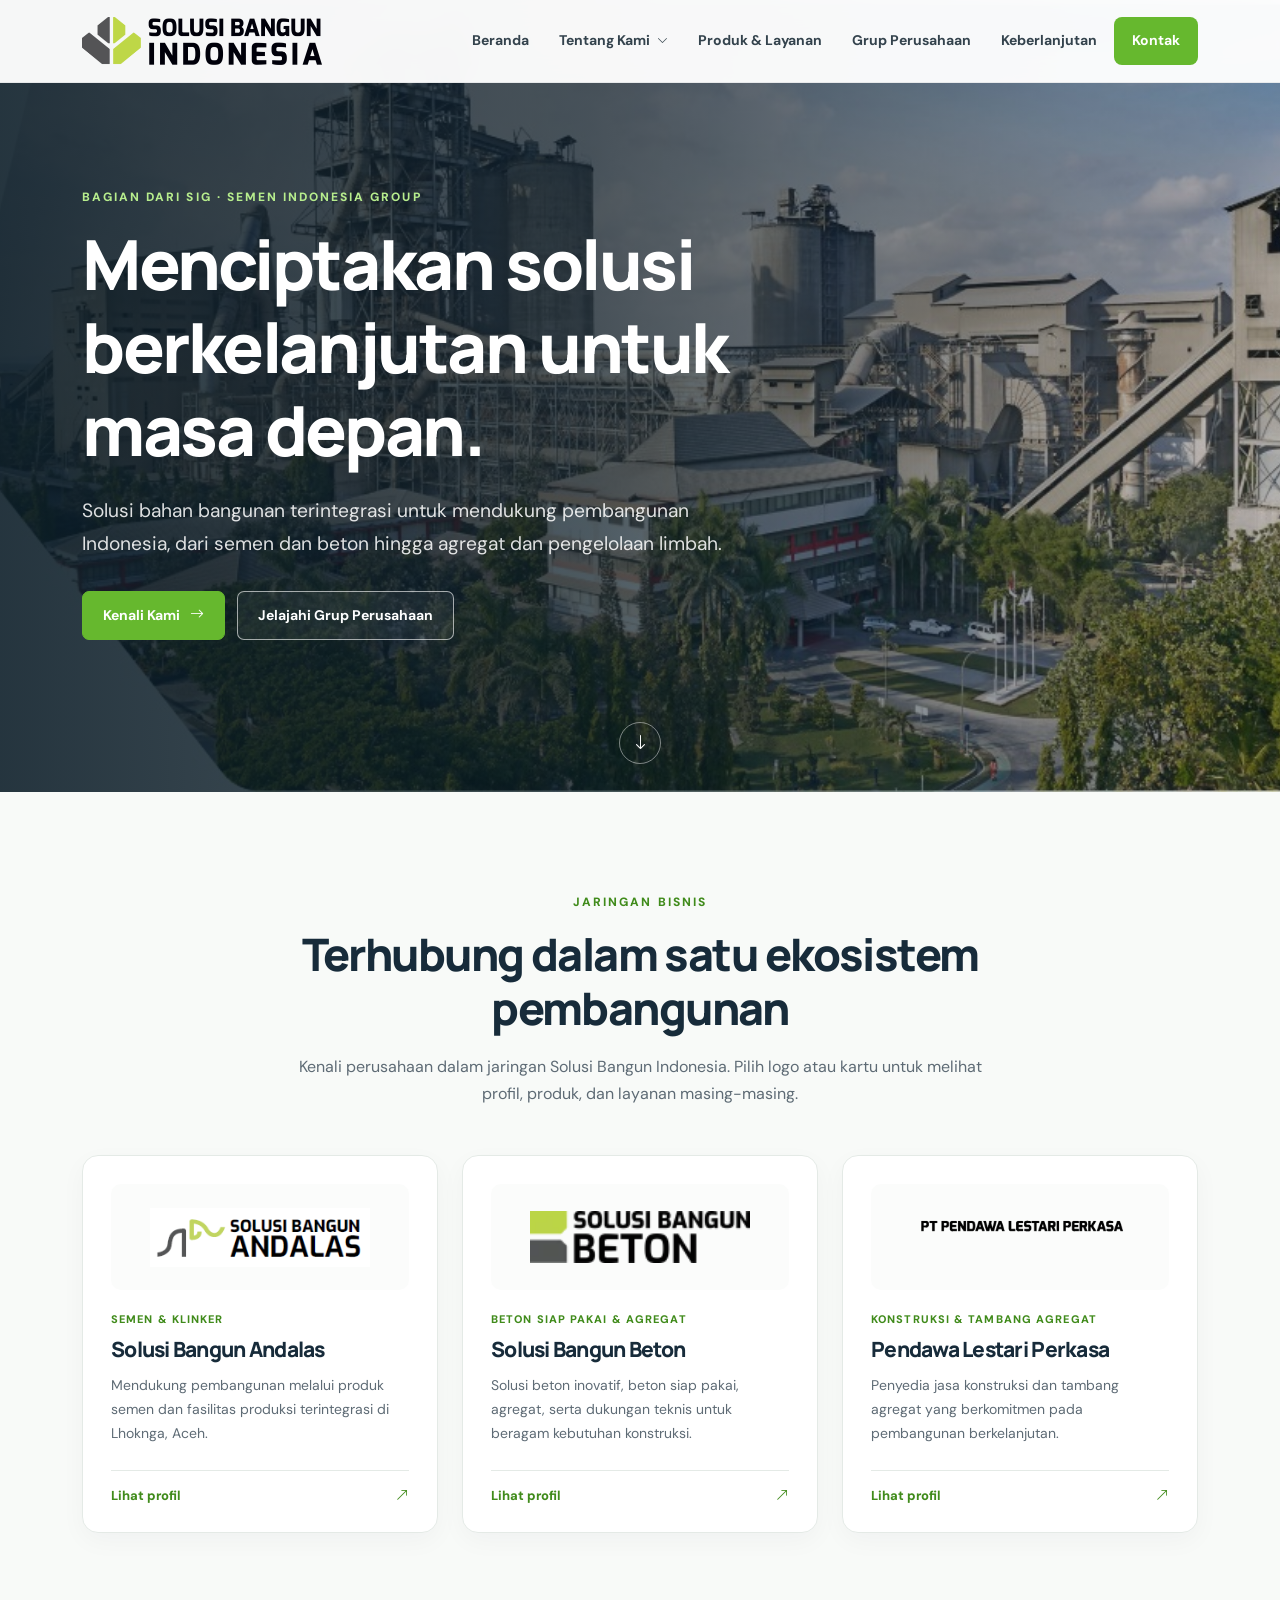
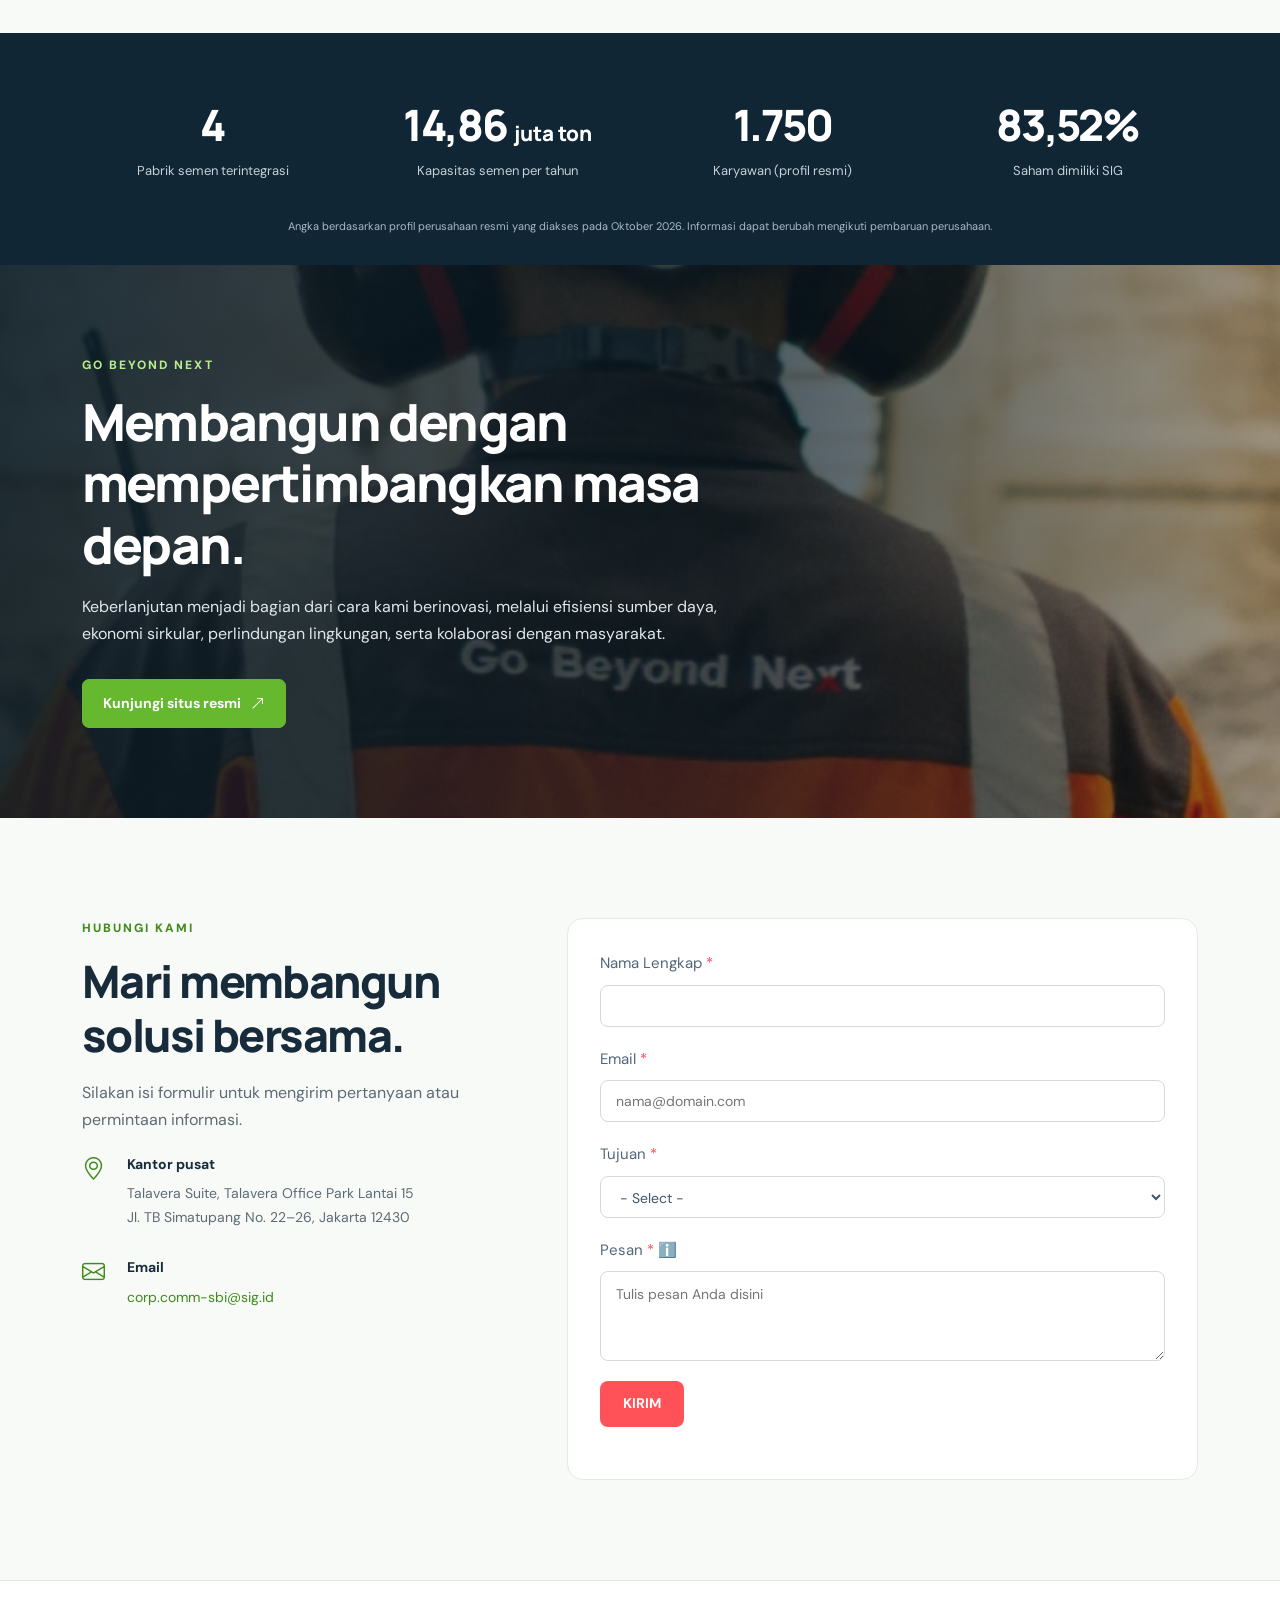
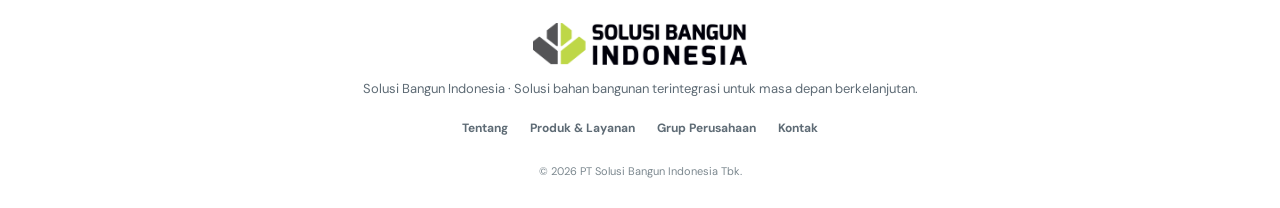
==== commit 57e1a56a: "Update website Solusi Bangun Acara 8" ====
--- a/index.html
+++ b/index.html
@@ -581,4 +581,3 @@
 });
 </script>
 </body>
-</html>
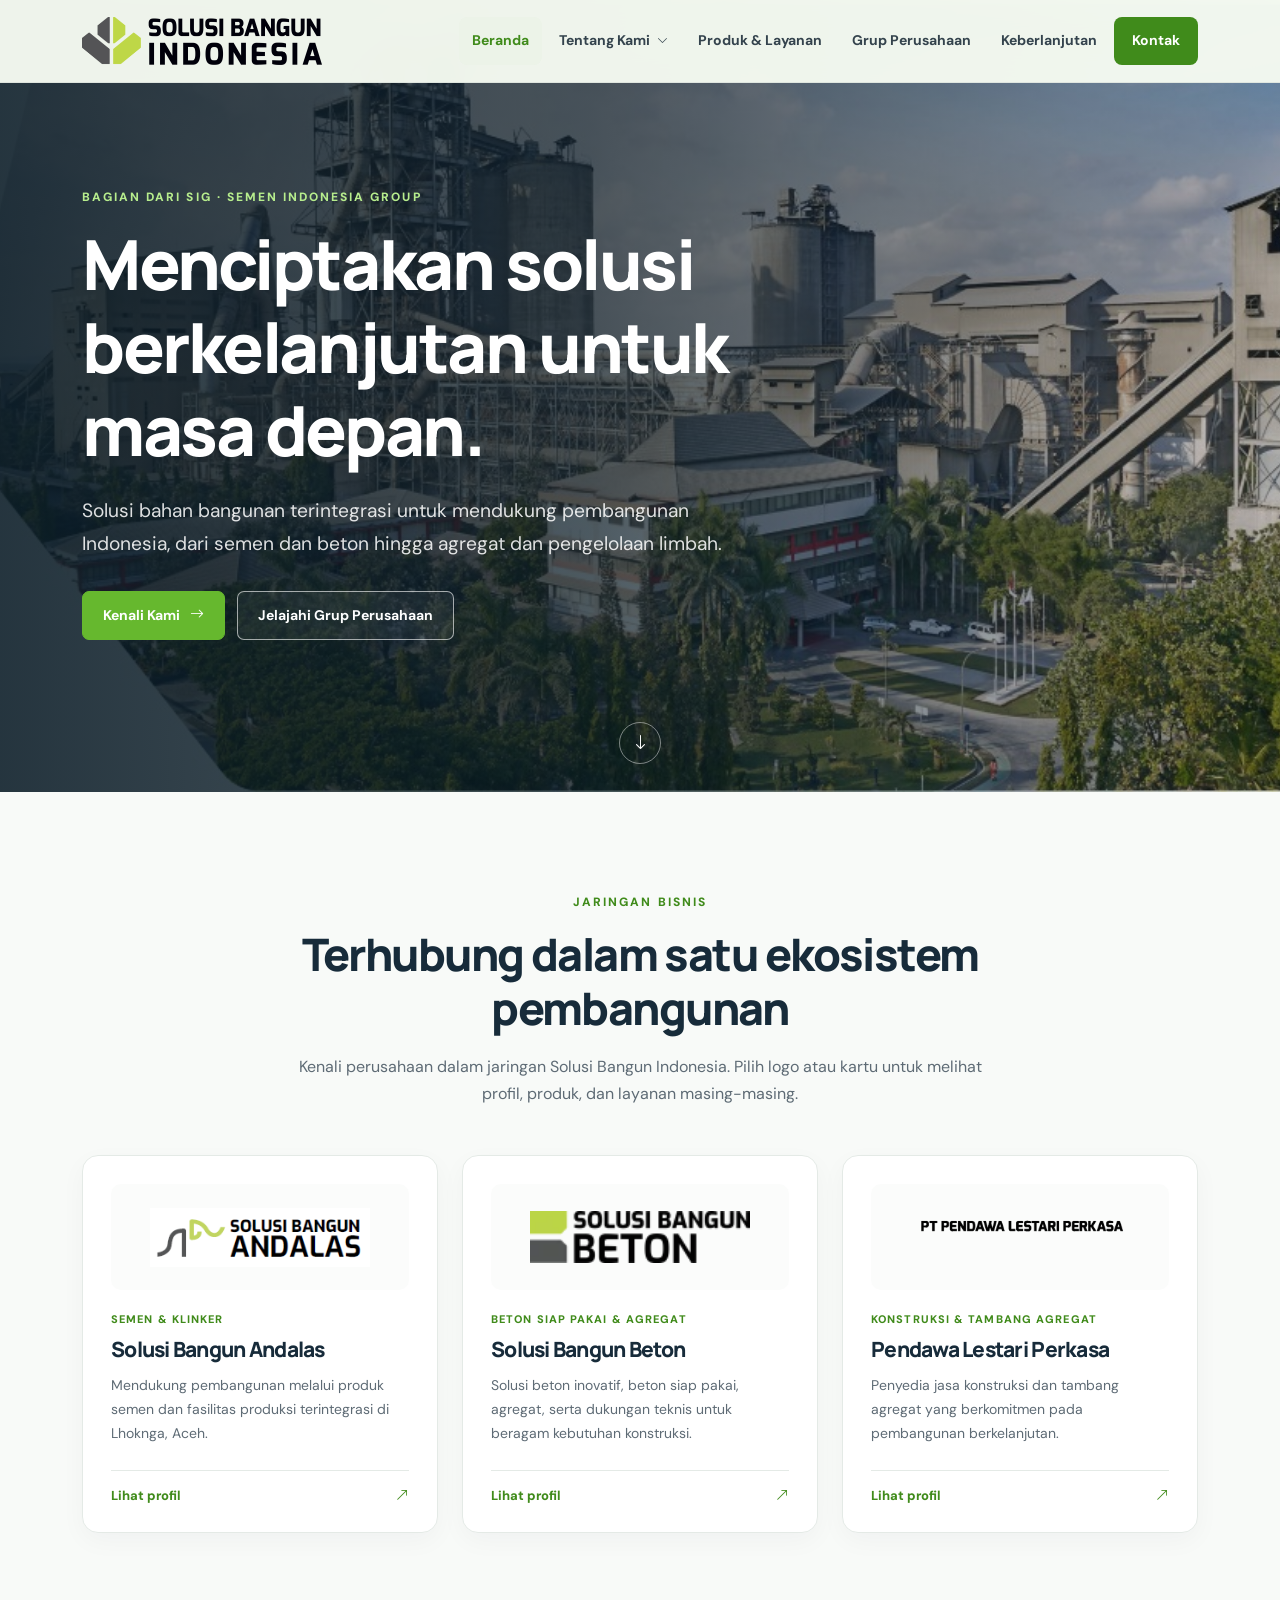
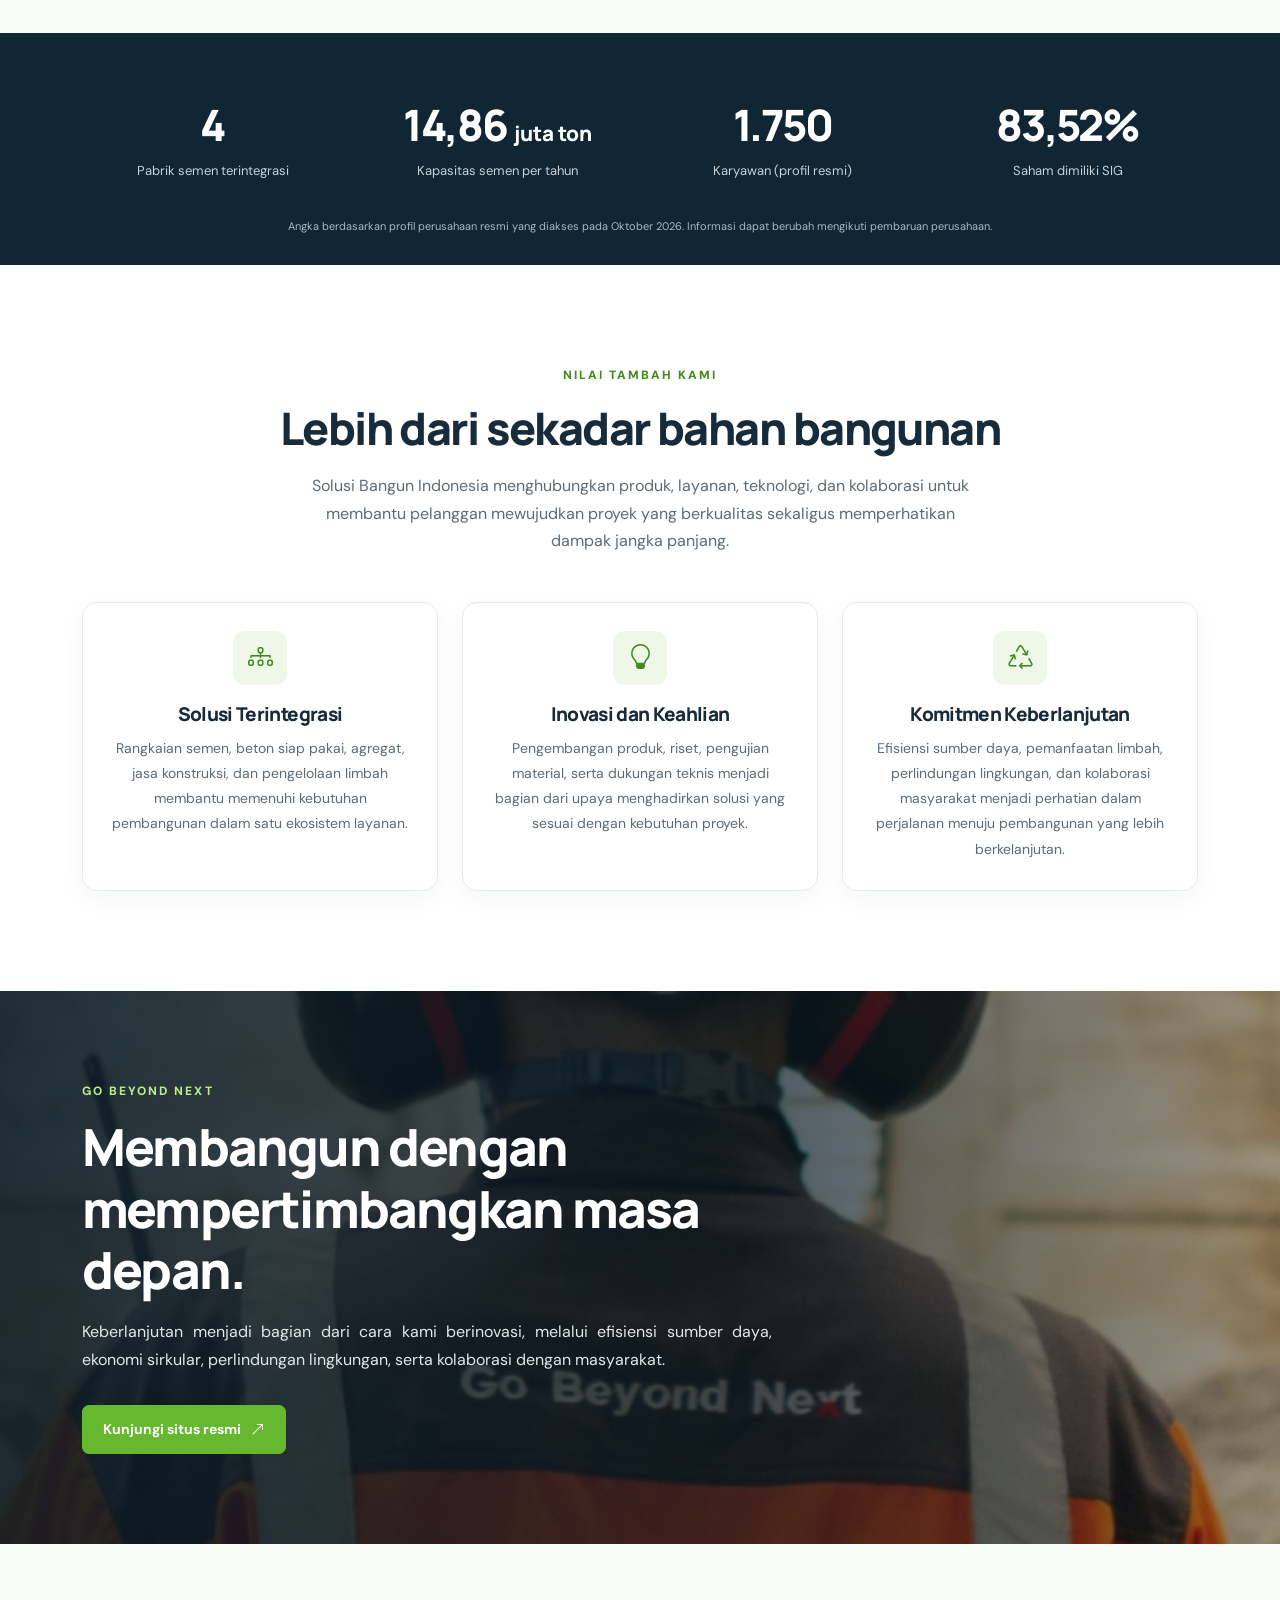
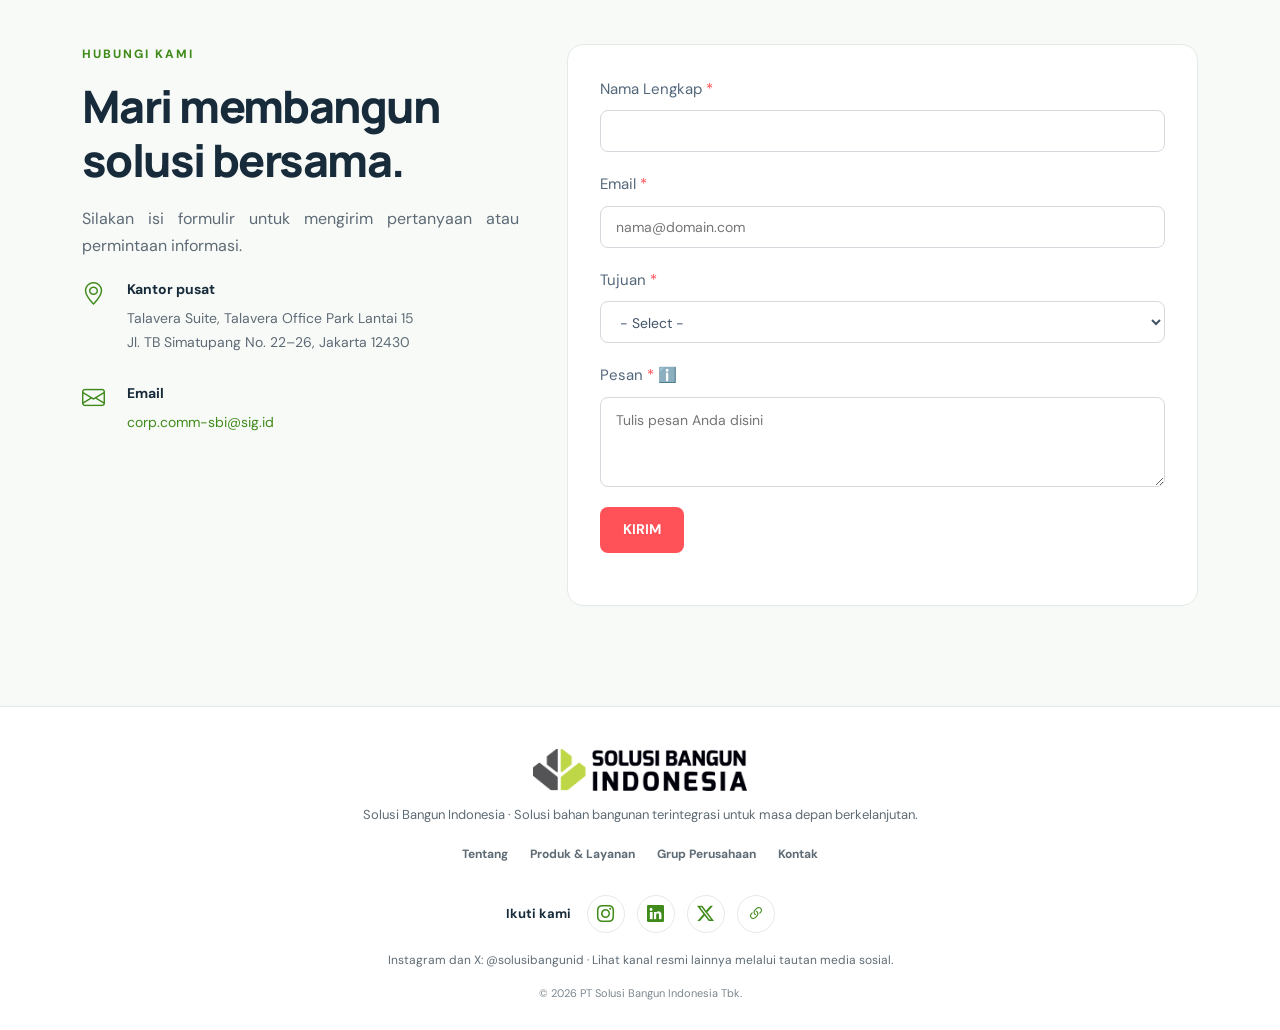
==== commit 7eea08e5: "Enhance header styles and additional content section Added styles for header color based on active p" ====
--- a/index.html
+++ b/index.html
@@ -109,6 +109,45 @@
 .organization-image{display:block;width:100%;max-height:560px;object-fit:cover;object-position:center;margin:20px auto 0;border-radius:14px}
 .history-figure img,.product-template-image{display:block;width:100%;height:100%;max-height:420px;object-fit:cover;border-radius:14px}
 
+
+/* Revisi tambahan: warna header mengikuti halaman yang sedang dibuka */
+.site-header{--header-bg:rgba(255,255,255,.97);--header-accent:#408b1b;background:var(--header-bg);transition:background .25s,box-shadow .25s,border-color .25s}
+.site-header[data-page="beranda"]{--header-bg:rgba(245,250,241,.97);--header-accent:#408b1b}
+.site-header[data-page="grup"]{--header-bg:rgba(239,246,250,.98);--header-accent:#27627c}
+.site-header[data-page="tentang"]{--header-bg:rgba(239,244,252,.98);--header-accent:#355f9a}
+.site-header[data-page="produk"]{--header-bg:rgba(252,244,235,.98);--header-accent:#a65c2b}
+.site-header[data-page="keberlanjutan"]{--header-bg:rgba(237,248,245,.98);--header-accent:#187b69}
+.site-header[data-page="kontak"]{--header-bg:rgba(242,244,247,.98);--header-accent:#4e6078}
+.site-header[data-page="detail"]{--header-bg:rgba(241,246,239,.98);--header-accent:#408b1b}
+.site-header .primary-nav .nav-link.active-nav{color:var(--header-accent);background:color-mix(in srgb,var(--header-accent) 10%,white)}
+.site-header .primary-nav .nav-contact{background:var(--header-accent);color:#fff}
+.site-header .primary-nav .nav-contact:hover{filter:brightness(.88);color:#fff}
+.site-header .brand img{transition:opacity .2s}
+
+/* Paragraf panjang dirapikan dengan rata kiri-kanan */
+.history-copy p,.product-template-card p,.detail-product p,.company-detail .section-pad p:not(.eyebrow),
+#page-tentang .section-pad p:not(.eyebrow),#page-produk .section-pad p:not(.eyebrow),
+.sustain-content>p:not(.eyebrow),.contact-section .col-lg-5>p:not(.eyebrow),
+.additional-content p{ text-align:justify; text-justify:inter-word }
+
+/* Konten tambahan agar halaman utama lebih informatif */
+.additional-content{background:#fff}
+.additional-content .value-card{height:100%;padding:28px;border:1px solid var(--line);border-radius:15px;background:#fff;box-shadow:0 8px 25px rgba(16,38,53,.045);transition:transform .2s,box-shadow .2s}
+.additional-content .value-card:hover{transform:translateY(-5px);box-shadow:0 15px 32px rgba(16,38,53,.09)}
+.additional-content .value-card{display:flex;flex-direction:column;align-items:center;text-align:center}
+.additional-content .value-card .product-icon{margin:0 auto 18px}
+.additional-content .value-card h3{font-size:19px;margin-bottom:10px;text-align:center}
+.additional-content .value-card p{font-size:14px;line-height:1.8;margin:0;text-align:center}
+.additional-content .section-heading{text-align:center}
+.additional-content .section-heading > .eyebrow{display:block;width:100%;text-align:center;margin-left:auto;margin-right:auto}
+.additional-content .section-heading p{text-align:center}
+.social-area{display:flex;align-items:center;justify-content:center;flex-wrap:wrap;gap:12px;margin:8px 0 4px}
+.social-area strong{font-size:13px;color:var(--ink);margin-right:4px}
+.social-link{width:38px;height:38px;display:inline-flex;align-items:center;justify-content:center;border:1px solid var(--line);border-radius:50%;color:var(--brand-dark);font-size:17px;transition:all .2s}
+.social-link:hover{background:var(--brand);border-color:var(--brand);color:#fff;transform:translateY(-2px)}
+.social-caption{font-size:12px!important;color:var(--muted);margin:0}
+@media(max-width:767px){.additional-content .value-card{padding:23px}.site-header[data-page] .primary-nav{background:var(--header-bg)}}
+
 </style>
 </head>
 <body>
@@ -164,6 +203,22 @@
     <div class="col-6 col-lg-3"><div class="fact"><span class="fact-number">83,52%</span><span class="fact-label">Saham dimiliki SIG</span></div></div>
   </div><p class="fact-source">Angka berdasarkan profil perusahaan resmi yang diakses pada Oktober 2026. Informasi dapat berubah mengikuti pembaruan perusahaan.</p></div></section>
 
+
+  <section class="additional-content section-pad" id="nilai-tambah">
+    <div class="container">
+      <div class="section-heading" data-aos="fade-up">
+        <p class="eyebrow">NILAI TAMBAH KAMI</p>
+        <h2>Lebih dari sekadar bahan bangunan</h2>
+        <p>Solusi Bangun Indonesia menghubungkan produk, layanan, teknologi, dan kolaborasi untuk membantu pelanggan mewujudkan proyek yang berkualitas sekaligus memperhatikan dampak jangka panjang.</p>
+      </div>
+      <div class="row g-4">
+        <div class="col-md-4" data-aos="fade-up" data-aos-delay="50"><article class="value-card"><div class="product-icon"><i class="bi bi-diagram-3"></i></div><h3>Solusi Terintegrasi</h3><p>Rangkaian semen, beton siap pakai, agregat, jasa konstruksi, dan pengelolaan limbah membantu memenuhi kebutuhan pembangunan dalam satu ekosistem layanan.</p></article></div>
+        <div class="col-md-4" data-aos="fade-up" data-aos-delay="100"><article class="value-card"><div class="product-icon"><i class="bi bi-lightbulb"></i></div><h3>Inovasi dan Keahlian</h3><p>Pengembangan produk, riset, pengujian material, serta dukungan teknis menjadi bagian dari upaya menghadirkan solusi yang sesuai dengan kebutuhan proyek.</p></article></div>
+        <div class="col-md-4" data-aos="fade-up" data-aos-delay="150"><article class="value-card"><div class="product-icon"><i class="bi bi-recycle"></i></div><h3>Komitmen Keberlanjutan</h3><p>Efisiensi sumber daya, pemanfaatan limbah, perlindungan lingkungan, dan kolaborasi masyarakat menjadi perhatian dalam perjalanan menuju pembangunan yang lebih berkelanjutan.</p></article></div>
+      </div>
+    </div>
+  </section>
+
   <section class="sustain-section" id="keberlanjutan"><div class="sustain-image"><img src="assets/img/company/go beyond.webp" alt="Inisiatif dan semangat pembangunan berkelanjutan" loading="lazy"></div><div class="sustain-overlay"></div><div class="container sustain-content" data-aos="fade-up"><p class="eyebrow eyebrow-light">GO BEYOND NEXT</p><h2>Membangun dengan mempertimbangkan masa depan.</h2><p>Keberlanjutan menjadi bagian dari cara kami berinovasi, melalui efisiensi sumber daya, ekonomi sirkular, perlindungan lingkungan, serta kolaborasi dengan masyarakat.</p><a class="btn btn-primary-custom" href="https://solusibangunindonesia.com/" target="_blank" rel="noopener">Kunjungi situs resmi <i class="bi bi-arrow-up-right"></i></a></div></section>
 
   <section class="contact-section section-pad" id="kontak"><div class="container"><div class="row g-5 align-items-start"><div class="col-lg-5"><p class="eyebrow">HUBUNGI KAMI</p><h2>Mari membangun solusi bersama.</h2><p>Silakan isi formulir untuk mengirim pertanyaan atau permintaan informasi.
@@ -291,7 +346,7 @@
           <div class="col-sm-6 col-lg-3"><article class="person-card"><img src="assets/img/yashude.jpeg" alt="Template foto Direktur 4"><h3>Yasuhide Abe</h3><p>Direktur Offtake & Patnership</p></article></div>
         </div>
       </div>
-      <p class="template-note"><code>src</code></p>
+      <p class="template-note"><code></code></p>
     </div>
   </section>
 </section>
@@ -300,7 +355,7 @@
   <div class="page-banner"><div class="container"><p class="eyebrow eyebrow-light">PRODUK &amp; LAYANAN</p><h1>Solusi untuk kebutuhan pembangunan</h1><p>Produk dan layanan yang kami sediakan untuk kebutuhan pembangunan</p></div></div>
   <section class="section-pad"><div class="container"><div class="row g-4">
     <div class="col-md-6 col-lg-4"><article class="product-template-card"><div class="product-template-image-wrap"><img class="product-template-image" src="assets/img/semen .jpeg" alt="Template gambar produk semen"><span class="product-image-overlay">Semen &amp; Klinker</span></div><h3>Semen &amp; Klinker</h3><p>Menyediakan berbagai pilihan semen berkualitas, seperti Dynamix dan Semen Andalas, untuk kebutuhan pembangunan. Cocok digunakan untuk pekerjaan konstruksi, mulai dari pemasangan, plesteran, hingga pembangunan struktur bangunan.</p></article></div>
-    <div class="col-md-6 col-lg-4"><article class="product-template-card"><div class="product-template-image-wrap"><img class="product-template-image" src="assets/img/beton.jpeg" alt="Template gambar beton siap pakai"><span class="product-image-overlay">Beton Siap Pakai</span></div><h3>Beton Siap Pakai</h3><p>Menyediakan beton siap pakai (ready-mix) dengan campuran semen, pasir, agregat, air, dan bahan tambahan berkualitas. Digunakan untuk mendukung berbagai proyek konstruksi, mulai dari bangunan hingga infrastruktur.</p></article></div>
+    <div class="col-md-6 col-lg-4"><article class="product-template-card"><div class="product-template-image-wrap"><img class="product-template-image" src="assets/img/beton siap pakai.jpeg" alt="Template gambar beton siap pakai"><span class="product-image-overlay">Beton Siap Pakai</span></div><h3>Beton Siap Pakai</h3><p>Menyediakan beton siap pakai (ready-mix) dengan campuran semen, pasir, agregat, air, dan bahan tambahan berkualitas. Digunakan untuk mendukung berbagai proyek konstruksi, mulai dari bangunan hingga infrastruktur.</p></article></div>
     <div class="col-md-6 col-lg-4"><article class="product-template-card"><div class="product-template-image-wrap"><img class="product-template-image" src="assets/img/agregat.jpeg" alt="Template gambar agregat"><span class="product-image-overlay">Agregat</span></div><h3>Agregat</h3><p>Menyediakan material agregat berkualitas, seperti agregat kasar, agregat halus, dan material lainnya. Digunakan sebagai bahan campuran beton, pembangunan jalan, aspal, serta berbagai kebutuhan konstruksi.</p></article></div>
     <div class="col-md-6 col-lg-4"><article class="product-template-card"><div class="product-template-image-wrap"><img class="product-template-image" src="assets/img/pengelolaan limbah.jpeg" alt="Template gambar pengelolaan limbah"><span class="product-image-overlay">Pengelolaan Limbah</span></div><h3>Pengelolaan Limbah</h3><p>Menghadirkan solusi pengelolaan limbah industri yang ramah lingkungan melalui Nathabumi. Layanan ini membantu menangani dan memanfaatkan limbah secara bertanggung jawab untuk mendukung kegiatan industri yang lebih berkelanjutan.</p></article></div>
     <div class="col-md-6 col-lg-4"><article class="product-template-card"><div class="product-template-image-wrap"><img class="product-template-image" src="assets/img/konstruksi.jpeg" alt="Template gambar jasa konstruksi"><span class="product-image-overlay">Jasa Konstruksi</span></div><h3>Jasa Konstruksi</h3><p>Menyediakan solusi konstruksi melalui inovasi DynaHome dan DynaBild. Layanan ini mendukung pembangunan rumah serta pekerjaan pengecoran beton, termasuk di wilayah yang sulit dijangkau.</p></article></div>
@@ -321,7 +376,7 @@
 <section class="sub-hero"><img src="assets/img/company/pabrik besar.jpg" alt="Fasilitas industri konstruksi" class="sub-hero-image"><div class="hero-shade"></div><div class="container sub-hero-content"><a class="breadcrumb-link" href="#beranda"><i class="bi bi-arrow-left"></i> Kembali ke beranda</a><div class="sub-logo"><img src="assets/img/clients/lestari logo.png" alt="Logo PT Pendawa Lestari Perkasa"></div><p class="eyebrow eyebrow-light">BAGIAN DARI EKOSISTEM SIG</p><h1>PT Pendawa Lestari Perkasa</h1><p>Solusi konstruksi dan tambang agregat yang inovatif.</p></div></section><section class="section-pad"><div class="container"><div class="row g-5 align-items-center"><div class="col-lg-6" data-aos="fade-right"><p class="eyebrow">PROFIL PERUSAHAAN</p><h2>Mendukung konstruksi dengan keahlian dan inovasi.</h2><p>PT Pendawa Lestari Perkasa adalah penyedia jasa konstruksi dan tambang agregat yang berkomitmen pada pembangunan berkelanjutan. Perusahaan beroperasi di bidang tambang agregat dan konstruksi dengan dukungan teknologi, serta dimiliki oleh PT Solusi Bangun Indonesia Tbk dan PT Solusi Bangun Beton.</p><p>Sejak 2014, perusahaan tercatat dipercaya sebagai penyedia di eCatalogue LKPP untuk kategori konstruksi seperti beton terpasang, trotoar, dan utilitas jalan.</p><a class="text-link" href="https://solusibangunindonesia.com/pendawalestariperkasa/tentang-kami/" target="_blank" rel="noopener">Sumber resmi Pendawa Lestari Perkasa <i class="bi bi-arrow-up-right"></i></a></div><div class="col-lg-6" data-aos="fade-left"><img class="detail-photo" src="assets/img/company/pekerja.jpg" alt="Aktivitas tenaga kerja di sektor konstruksi" loading="lazy"></div></div></div></section><section class="section-pad soft-bg"><div class="container"><div class="section-heading"><p class="eyebrow">SOLUSI &amp; LAYANAN</p><h2>Keahlian untuk kebutuhan proyek yang beragam</h2><p></p></div><div class="row g-4"><div class="col-md-6 col-lg-3"><article class="detail-product"><img class="detail-product-image" src="assets/img/infrastruktur.jpeg" alt="Gambar produk atau layanan" loading="lazy"><div class="product-icon"><i class="bi bi-cone-striped"></i></div><h3>Infrastruktur</h3><p>Solusi beton rapid setting untuk perbaikan jalan dan beton tahan sulfat untuk kebutuhan pelabuhan serta aplikasi bawah air.</p></article></div><div class="col-md-6 col-lg-3"><article class="detail-product"><img class="detail-product-image" src="assets/img/revitalisasi.jpeg" alt="Gambar produk atau layanan" loading="lazy"><div class="product-icon"><i class="bi bi-bricks"></i></div><h3>Revitalisasi jalur pejalan kaki</h3><p>Beton berpori untuk mendukung drainase serta beton dekoratif untuk area publik, lanskap, dan komersial.</p></article></div><div class="col-md-6 col-lg-3"><article class="detail-product"><img class="detail-product-image" src="assets/img/konstruksi.jpeg" alt="Gambar produk atau layanan" loading="lazy"><div class="product-icon"><i class="bi bi-building-gear"></i></div><h3>Konstruksi industrial</h3><p>Solusi lantai industri, termasuk sistem lantai panel dan lantai minim sambungan sesuai kebutuhan proyek.</p></article></div><div class="col-md-6 col-lg-3"><article class="detail-product"><img class="detail-product-image" src="assets/img/perumahan.jpeg" alt="Gambar produk atau layanan" loading="lazy"><div class="product-icon"><i class="bi bi-house-check"></i></div><h3>Bangunan perumahan</h3><p>Solusi konstruksi hunian dengan pemanfaatan material semen dan beton serta teknologi aplikasinya.</p></article></div></div><div class="sub-cta"><p>Pelajari detail solusi, brosur produk, dan portofolio proyek dari perusahaan.</p><a class="btn btn-primary-custom" href="https://solusibangunindonesia.com/pendawalestariperkasa/solusi-layanan/" target="_blank" rel="noopener">Lihat layanan resmi <i class="bi bi-arrow-up-right"></i></a></div></div></section>
   </section>
 
-<footer class="site-footer"><div class="container footer-inner"><a href="#beranda" class="footer-brand"><img src="assets/img/Logo_Solusi_Bangun_Indonesia.svg.webp" alt="Solusi Bangun Indonesia"></a><p>Solusi Bangun Indonesia · Solusi bahan bangunan terintegrasi untuk masa depan berkelanjutan.</p><div class="footer-links"><a href="#page-tentang">Tentang</a><a href="#page-produk">Produk &amp; Layanan</a><a href="#grup">Grup Perusahaan</a><a href="#kontak">Kontak</a></div><small>© <span id="year"></span> PT Solusi Bangun Indonesia Tbk.</small></div></footer>
+<footer class="site-footer"><div class="container footer-inner"><a href="#beranda" class="footer-brand"><img src="assets/img/Logo_Solusi_Bangun_Indonesia.svg.webp" alt="Solusi Bangun Indonesia"></a><p>Solusi Bangun Indonesia · Solusi bahan bangunan terintegrasi untuk masa depan berkelanjutan.</p><div class="footer-links"><a href="#page-tentang">Tentang</a><a href="#page-produk">Produk &amp; Layanan</a><a href="#grup">Grup Perusahaan</a><a href="#kontak">Kontak</a></div><div class="social-area" aria-label="Media sosial Solusi Bangun Indonesia"><strong>Ikuti kami</strong><a class="social-link" href="https://www.instagram.com/solusibangunid/" target="_blank" rel="noopener" aria-label="Instagram Solusi Bangun Indonesia" title="Instagram"><i class="bi bi-instagram"></i></a><a class="social-link" href="https://www.linkedin.com/company/solusi-bangun-indonesia/" target="_blank" rel="noopener" aria-label="LinkedIn Solusi Bangun Indonesia" title="LinkedIn"><i class="bi bi-linkedin"></i></a><a class="social-link" href="https://x.com/solusibangunid" target="_blank" rel="noopener" aria-label="X Solusi Bangun Indonesia" title="X"><i class="bi bi-twitter-x"></i></a><a class="social-link" href="https://linktr.ee/solusibangunindonesia" target="_blank" rel="noopener" aria-label="Seluruh kanal media sosial resmi" title="Semua kanal resmi"><i class="bi bi-link-45deg"></i></a></div><p class="social-caption">Instagram dan X: @solusibangunid · Lihat kanal resmi lainnya melalui tautan media sosial.</p><small>© <span id="year"></span> PT Solusi Bangun Indonesia Tbk.</small></div></footer>
 <a class="back-top" href="#beranda" aria-label="Kembali ke atas"><i class="bi bi-arrow-up"></i></a>
 <script src="https://unpkg.com/aos@2.3.4/dist/aos.js"></script>
 
@@ -329,6 +384,16 @@
 (() => {
   const body = document.body;
   const header = document.querySelector('.site-header');
+  const navLinks = [...document.querySelectorAll('.primary-nav a.nav-link[href^="#"]')];
+  const setHeaderPage = page => {
+    if (!header) return;
+    header.dataset.page = page || 'beranda';
+    navLinks.forEach(link => {
+      const target = (link.getAttribute('href') || '').slice(1);
+      const active = (page === 'tentang' && target === 'page-tentang') || (page === 'produk' && target === 'page-produk') || target === page;
+      link.classList.toggle('active-nav', active);
+    });
+  };
   const toggle = document.querySelector('.nav-toggle');
   const nav = document.querySelector('.primary-nav');
   const backTop = document.querySelector('.back-top');
@@ -345,6 +410,7 @@
     const isAbout = pageId === 'page-tentang';
     const isProducts = pageId === 'page-produk';
     details.forEach(section => section.classList.toggle('active-page', isDetail && section.id === pageId));
+    setHeaderPage(isDetail ? 'detail' : isAbout ? 'tentang' : isProducts ? 'produk' : 'beranda');
     body.classList.toggle('spa-detail', isDetail);
     body.classList.toggle('spa-about', isAbout);
     body.classList.toggle('spa-products', isProducts);
@@ -364,6 +430,15 @@
     const scrolled = window.scrollY > 24;
     header?.classList.toggle('scrolled', scrolled);
     backTop?.classList.toggle('visible', window.scrollY > 420 && !body.classList.contains('spa-detail') && !body.classList.contains('spa-about') && !body.classList.contains('spa-products'));
+    if (!body.classList.contains('spa-detail') && !body.classList.contains('spa-about') && !body.classList.contains('spa-products')) {
+      const sections = ['kontak','keberlanjutan','nilai-tambah','grup','beranda'];
+      let current = 'beranda';
+      for (const id of sections) {
+        const el = document.getElementById(id);
+        if (el && el.getBoundingClientRect().top <= 150) { current = id === 'nilai-tambah' ? 'grup' : id; break; }
+      }
+      setHeaderPage(current);
+    }
   };
   window.addEventListener('scroll', updateScrollState, { passive: true });
   toggle?.addEventListener('click', () => {
@@ -410,6 +485,7 @@
   if (isKnownPage(initial)) showPage(initial, false);
   else if (details.some(section => section.id === initial)) showPage(initial, false);
   else { body.classList.remove('spa-detail','spa-about','spa-products'); details.forEach(section => section.classList.remove('active-page')); }
+  setHeaderPage(body.classList.contains('spa-about') ? 'tentang' : body.classList.contains('spa-products') ? 'produk' : body.classList.contains('spa-detail') ? 'detail' : 'beranda');
   updateScrollState();
 })();;
 </script>
@@ -465,7 +541,7 @@
 
     let scale = 1;
     const minScale = 0.5;
-    const maxScale = 2.5;
+    const maxScale = 1;
     const zoomStep = 0.2;
 
     const baseWidth = 1400;
@@ -581,3 +657,4 @@
 });
 </script>
 </body>
+</html>
